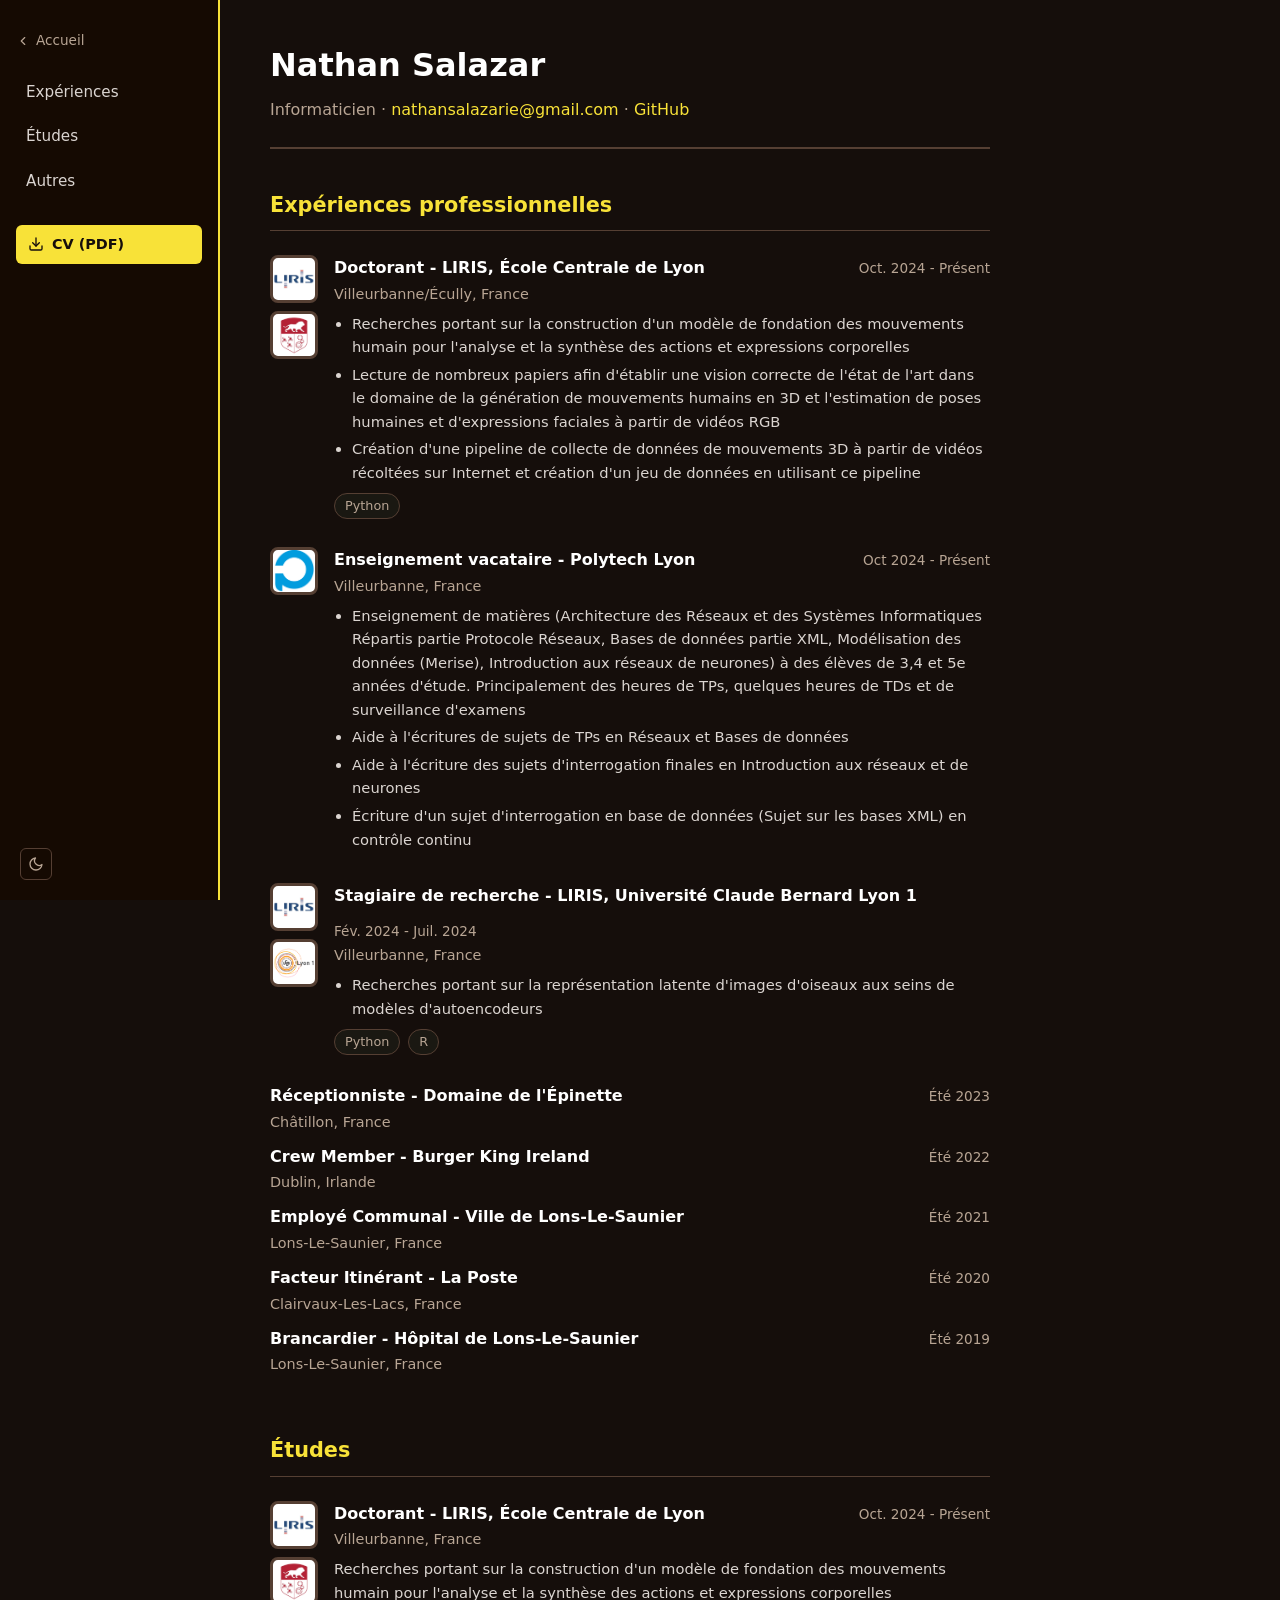
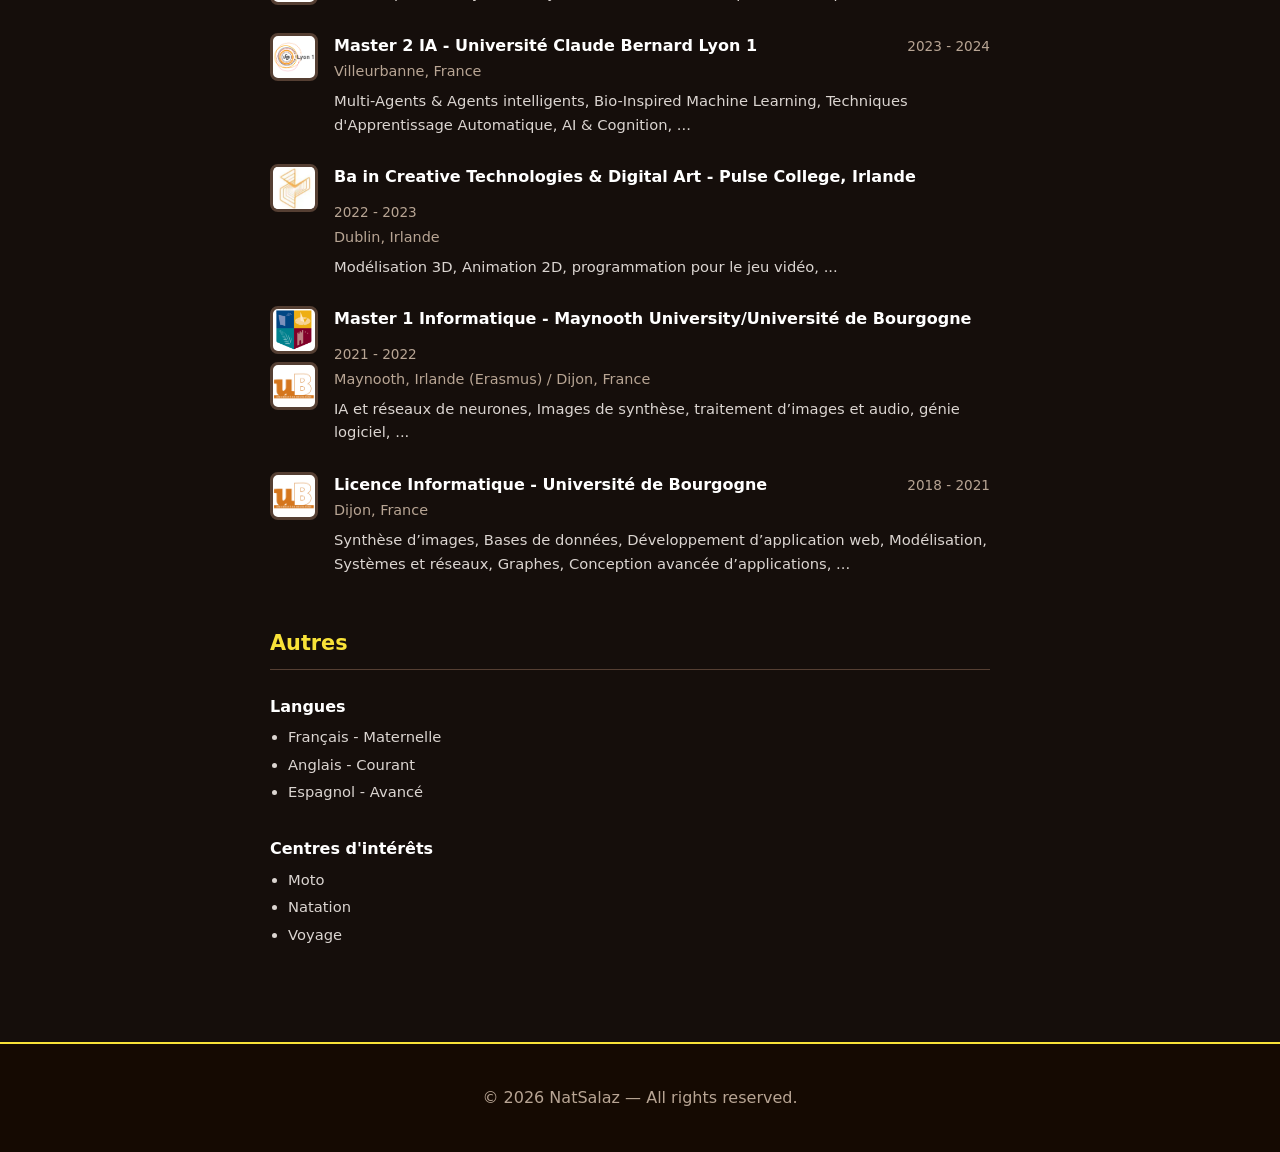
==== aboutme/cv.html @ d5c04ebf "CV +theme colors modified" ====
<!DOCTYPE html>
<html lang="fr">

<head>
  <meta charset="UTF-8" />
  <title>CV — Nathan Salazar</title>
  <meta name="description" content="CV de Nathan Salazar" />
  <meta name="viewport" content="width=device-width, initial-scale=1" />

  <link rel="stylesheet" href="../style.css" />
  <link rel="stylesheet" href="cv.css" />
</head>

<body>
  <div class="layout">

    <!-- LEFT SIDEBAR -->
    <aside class="sidebar">
      <div class="sidebar-topbar">
        <h2>CV</h2>
        <button class="sidebar-hamburger" id="sidebar-hamburger" aria-label="Menu">
          <svg xmlns="http://www.w3.org/2000/svg" width="20" height="20" viewBox="0 0 24 24" fill="none"
            stroke="currentColor" stroke-width="2" stroke-linecap="round" stroke-linejoin="round">
            <line x1="3" y1="6" x2="21" y2="6" />
            <line x1="3" y1="12" x2="21" y2="12" />
            <line x1="3" y1="18" x2="21" y2="18" />
          </svg>
        </button>
      </div>

      <div class="sidebar-body">
        <a class="sidebar-back" href="../index.html">
          <svg xmlns="http://www.w3.org/2000/svg" width="14" height="14" viewBox="0 0 24 24" fill="none"
            stroke="currentColor" stroke-width="2" stroke-linecap="round" stroke-linejoin="round">
            <polyline points="15 18 9 12 15 6" />
          </svg>
          Accueil
        </a>
        <nav class="sidebar-nav">
          <a href="#experiences">Expériences</a>
          <a href="#etudes">Études</a>
          <a href="#autres">Autres</a>
        </nav>
        <a class="cv-download-btn" href="../CV.pdf" download>
          <svg xmlns="http://www.w3.org/2000/svg" width="16" height="16" viewBox="0 0 24 24" fill="none"
            stroke="currentColor" stroke-width="2" stroke-linecap="round" stroke-linejoin="round">
            <path d="M21 15v4a2 2 0 0 1-2 2H5a2 2 0 0 1-2-2v-4" />
            <polyline points="7 10 12 15 17 10" />
            <line x1="12" y1="15" x2="12" y2="3" />
          </svg>
          CV (PDF)
        </a>
      </div>

      <button class="theme-toggle" id="theme-toggle" title="Changer le thème">
        <svg id="theme-icon" xmlns="http://www.w3.org/2000/svg" width="16" height="16" viewBox="0 0 24 24" fill="none"
          stroke="currentColor" stroke-width="2" stroke-linecap="round" stroke-linejoin="round">
          <path d="M21 12.79A9 9 0 1 1 11.21 3 7 7 0 0 0 21 12.79z" />
        </svg>
      </button>
    </aside>

    <!-- CV CONTENT -->
    <main class="cv-content">

      <div class="cv-header">
        <h1>Nathan Salazar</h1>
        <p>Informaticien · <a href="mailto:nathansalazarie@gmail.com">nathansalazarie@gmail.com</a> · <a
            href="https://github.com/NatSalaz" target="_blank">GitHub</a></p>
      </div>

      <!-- EXPÉRIENCES PROFESSIONNELLES -->
      <section class="cv-section" id="experiences">
        <h2>Expériences professionnelles</h2>

        <div class="cv-entry">
          <div class="cv-entry-logos">
            <div class="cv-entry-logo">
              <img src="logos/liris.png" alt="Logo LIRIS" />
            </div>
            <div class="cv-entry-logo">
              <img src="logos/ecl.png" alt="Logo ECL" />
            </div>
          </div>
          <div class="cv-entry-body">
            <div class="cv-entry-header">
              <span class="cv-entry-title">Doctorant - LIRIS, École Centrale de Lyon</span>
              <span class="cv-entry-date">Oct. 2024 - Présent</span>
            </div>
            <div class="cv-entry-subtitle">Villeurbanne/Écully, France</div>
            <ul>
              <li>Recherches portant sur la construction d'un modèle de fondation des mouvements humain pour l'analyse
                et la synthèse des actions et expressions corporelles</li>
              <li>Lecture de nombreux papiers afin d'établir une vision correcte de l'état de l'art dans le domaine de
                la
                génération de mouvements humains en 3D et l'estimation de poses humaines et d'expressions faciales à
                partir de vidéos RGB</li>
              <li>Création d'une pipeline de collecte de données de mouvements 3D à partir de vidéos récoltées sur
                Internet et création d'un jeu de données en utilisant ce pipeline</li>
            </ul>
            <div class="tag-list">
              <span class="tag">Python</span>
            </div>
          </div>
        </div>

        <div class="cv-entry">
          <div class="cv-entry-logo">
            <img src="logos/polytech.png" alt="Logo Polytech Lyon" />
          </div>
          <div class="cv-entry-body">
            <div class="cv-entry-header">
              <span class="cv-entry-title">Enseignement vacataire - Polytech Lyon</span>
              <span class="cv-entry-date">Oct 2024 - Présent</span>
            </div>
            <div class="cv-entry-subtitle">Villeurbanne, France</div>
            <ul>
              <li>Enseignement de matières (Architecture des Réseaux et des Systèmes Informatiques Répartis partie
                Protocole Réseaux, Bases de données partie XML, Modélisation des données (Merise), Introduction aux
                réseaux de neurones) à des élèves de 3,4 et 5e années d'étude. Principalement des heures de TPs,
                quelques heures de TDs et de surveillance d'examens</li>
              <li>Aide à l'écritures de sujets de TPs en Réseaux et Bases de données</li>
              <li>Aide à l'écriture des sujets d'interrogation finales en Introduction aux réseaux et de neurones</li>
              <li>Écriture d'un sujet d'interrogation en base de données (Sujet sur les bases XML) en contrôle continu
              </li>
            </ul>
          </div>
        </div>

        <div class="cv-entry">
          <div class="cv-entry-logos">
            <div class="cv-entry-logo">
              <img src="logos/liris.png" alt="Logo LIRIS" />
            </div>
            <div class="cv-entry-logo">
              <img src="logos/ucbl.png" alt="Logo Université Claude Bernard Lyon 1" />
            </div>
          </div>
          <div class="cv-entry-body">
            <div class="cv-entry-header">
              <span class="cv-entry-title">Stagiaire de recherche - LIRIS, Université Claude Bernard Lyon 1</span>
              <span class="cv-entry-date">Fév. 2024 - Juil. 2024</span>
            </div>
            <div class="cv-entry-subtitle">Villeurbanne, France</div>
            <ul>
              <li>Recherches portant sur la représentation latente d'images d'oiseaux aux seins de modèles
                d'autoencodeurs</li>
            </ul>
            <div class="tag-list">
              <span class="tag">Python</span>
              <span class="tag">R</span>
            </div>
          </div>
        </div>

        <div class="cv-entry cv-entry--compact">
          <div class="cv-entry-body">
            <div class="cv-entry-header">
              <span class="cv-entry-title">Réceptionniste - Domaine de l'Épinette</span>
              <span class="cv-entry-date">Été 2023</span>
            </div>
            <div class="cv-entry-subtitle">Châtillon, France</div>
          </div>
        </div>

        <div class="cv-entry cv-entry--compact">
          <div class="cv-entry-body">
            <div class="cv-entry-header">
              <span class="cv-entry-title">Crew Member - Burger King Ireland</span>
              <span class="cv-entry-date">Été 2022</span>
            </div>
            <div class="cv-entry-subtitle">Dublin, Irlande</div>
          </div>
        </div>

        <div class="cv-entry cv-entry--compact">
          <div class="cv-entry-body">
            <div class="cv-entry-header">
              <span class="cv-entry-title">Employé Communal - Ville de Lons-Le-Saunier</span>
              <span class="cv-entry-date">Été 2021</span>
            </div>
            <div class="cv-entry-subtitle">Lons-Le-Saunier, France</div>
          </div>
        </div>

        <div class="cv-entry cv-entry--compact">
          <div class="cv-entry-body">
            <div class="cv-entry-header">
              <span class="cv-entry-title">Facteur Itinérant - La Poste</span>
              <span class="cv-entry-date">Été 2020</span>
            </div>
            <div class="cv-entry-subtitle">Clairvaux-Les-Lacs, France</div>
          </div>
        </div>

        <div class="cv-entry cv-entry--compact">
          <div class="cv-entry-body">
            <div class="cv-entry-header">
              <span class="cv-entry-title">Brancardier - Hôpital de Lons-Le-Saunier</span>
              <span class="cv-entry-date">Été 2019</span>
            </div>
            <div class="cv-entry-subtitle">Lons-Le-Saunier, France</div>
          </div>
        </div>

      </section>

      <!-- ÉTUDES -->
      <section class="cv-section" id="etudes">
        <h2>Études</h2>
        <div class="cv-entry">
          <div class="cv-entry-logos">
            <div class="cv-entry-logo">
              <img src="logos/liris.png" alt="Logo LIRIS" />
            </div>
            <div class="cv-entry-logo">
              <img src="logos/ecl.png" alt="Logo ECL" />
            </div>
          </div>
          <div class="cv-entry-body">
            <div class="cv-entry-header">
              <span class="cv-entry-title">Doctorant - LIRIS, École Centrale de Lyon</span>
              <span class="cv-entry-date">Oct. 2024 - Présent</span>
            </div>
            <div class="cv-entry-subtitle">Villeurbanne, France</div>
            <p>Recherches portant sur la construction d'un modèle de fondation des mouvements humain pour l'analyse
              et la synthèse des actions et expressions corporelles</p>
          </div>
        </div>

        <div class="cv-entry">
          <div class="cv-entry-logo">
            <img src="logos/ucbl.png" alt="Logo Université Claude Bernard Lyon 1" />
          </div>
          <div class="cv-entry-body">
            <div class="cv-entry-header">
              <span class="cv-entry-title">Master 2 IA - Université Claude Bernard Lyon 1</span>
              <span class="cv-entry-date">2023 - 2024</span>
            </div>
            <div class="cv-entry-subtitle">Villeurbanne, France</div>
            <p>Multi-Agents & Agents intelligents, Bio-Inspired Machine Learning, Techniques d'Apprentissage
              Automatique, AI & Cognition, ...</p>
          </div>
        </div>

        <div class="cv-entry">
          <div class="cv-entry-logo">
            <img src="logos/pulse.png" alt="Logo Pulse College" />
          </div>
          <div class="cv-entry-body">
            <div class="cv-entry-header">
              <span class="cv-entry-title">Ba in Creative Technologies & Digital Art - Pulse College, Irlande</span>
              <span class="cv-entry-date">2022 - 2023</span>
            </div>
            <div class="cv-entry-subtitle">Dublin, Irlande</div>
            <p>Modélisation 3D, Animation 2D, programmation pour le jeu vidéo, ...</p>
          </div>
        </div>
        <div class="cv-entry">
          <div class="cv-entry-logos">
            <div class="cv-entry-logo">
              <img src="logos/maynooth.png" alt="Logo Maynooth" />
            </div>
            <div class="cv-entry-logo">
              <img src="logos/ubourgogne.png" alt="Logo UB" />
            </div>
          </div>
          <div class="cv-entry-body">
            <div class="cv-entry-header">
              <span class="cv-entry-title">Master 1 Informatique - Maynooth University/Université de Bourgogne</span>
              <span class="cv-entry-date">2021 - 2022</span>
            </div>
            <div class="cv-entry-subtitle">Maynooth, Irlande (Erasmus) / Dijon, France</div>
            <p>IA et réseaux de neurones, Images de synthèse, traitement d’images et audio, génie logiciel, ...
            </p>
          </div>
        </div>
        <div class="cv-entry">
          <div class="cv-entry-logo">
            <img src="logos/ubourgogne.png" alt="Logo UB" />
          </div>
          <div class="cv-entry-body">
            <div class="cv-entry-header">
              <span class="cv-entry-title">Licence Informatique - Université de Bourgogne</span>
              <span class="cv-entry-date">2018 - 2021</span>
            </div>
            <div class="cv-entry-subtitle">Dijon, France</div>
            <p>Synthèse d’images, Bases de données, Développement d’application web, Modélisation, Systèmes et
              réseaux, Graphes, Conception avancée d’applications, ...
            </p>
          </div>
        </div>
      </section>

      <!-- AUTRES -->
      <section class="cv-section" id="autres">
        <h2>Autres</h2>

        <div class="cv-entry">
          <div class="cv-entry-body">
            <div class="cv-entry-header">
              <span class="cv-entry-title">Langues</span>
            </div>
            <ul>
              <li>Français - Maternelle</li>
              <li>Anglais - Courant</li>
              <li>Espagnol - Avancé</li>
            </ul>
          </div>
        </div>

        <div class="cv-entry">
          <div class="cv-entry-body">
            <div class="cv-entry-header">
              <span class="cv-entry-title">Centres d'intérêts</span>
            </div>
            <ul>
              <li>Moto</li>
              <li>Natation</li>
              <li>Voyage</li>
            </ul>
          </div>
        </div>

      </section>

    </main>
  </div>

  <footer class="site-footer">
    <p>© 2026 NatSalaz — All rights reserved.</p>
  </footer>

  <script src="../theme.js"></script>
</body>

</html>
---- style.css ----
/* Dark theme (default) */
:root {
  --accent: #f8e238;
  --accent-light: #fce57d;
  --bg: #150e0b;
  --bg-surface: #150a02;
  --bg-card: #1a1812;
  --border: #553f33;
  --text: #FFFFFF;
  --text-soft: #dbd5d1;
  --text-muted: #b8a594;
}

/* Light theme */
[data-theme="dark"] {
  --accent: #824a00;
  --accent-light: #fad38b;
  --bg: #fcfaf8;
  --bg-surface: #f0ece2;
  --bg-card: #ffffff;
  --border: #b8a594;
  --text: #0f172a;
  --text-soft: #554633;
  --text-muted: #695447;
}

.theme-toggle {
  display: flex;
  align-items: center;
  justify-content: center;
  width: 32px;
  height: 32px;
  margin-top: auto;
  padding: 0;
  background: none;
  border: 1px solid var(--border);
  border-radius: 6px;
  color: var(--text-muted);
  cursor: pointer;
  transition: color 0.15s, border-color 0.15s;
  position: fixed;
  bottom: 20px;
  left: 20px;
}

.theme-toggle:hover {
  color: var(--accent);
  border-color: var(--accent);
}

*,
*::before,
*::after {
  box-sizing: border-box;
}

html {
  scroll-behavior: smooth;
}

body {
  margin: 0;
  font-family: system-ui, -apple-system, BlinkMacSystemFont, "Segoe UI", sans-serif;
  background-color: var(--bg);
  color: var(--text);
  line-height: 1.6;

  display: flex;
  flex-direction: column;
  min-height: 100vh;
}

.layout {
  display: flex;
  flex: 1;
}

.site-header,
.content {
  margin: 0 auto;
  padding: 2rem 1.5rem;
}

.site-title {
  font-size: 2.5rem;
  margin: 0;
}

.site-subtitle {
  margin-top: 0.5rem;
  color: var(--text-soft);
}

h2 {
  margin-top: 2.5rem;
  font-size: 1.5rem;
}

a {
  color: var(--accent);
  text-decoration: none;
}

a:hover {
  text-decoration: underline;
}

.links {
  list-style: none;
  padding: 0;
}

.links li {
  margin: 0.4rem 0;
}

/* Footer */
.site-footer {
  margin-top: auto;

  background: var(--bg-surface);
  border-top: 2px solid var(--accent);

  padding: 25px 20px;

  text-align: center;
  color: var(--text-muted);
}

.footer-content {
  max-width: 900px;
  margin: auto;
}

.sidebar {
  width: 220px;
  background: var(--bg-surface);
  border-right: 2px solid var(--accent);
  padding: 30px 16px;
  position: sticky;
  top: 0;
  height: 100vh;
  overflow-y: auto;
}

.sidebar-back {
  display: inline-flex;
  align-items: center;
  gap: 6px;
  font-size: 0.85rem;
  color: var(--text-muted);
  text-decoration: none;
  margin-bottom: 20px;
  transition: color 0.15s;
}

.sidebar-back:hover {
  color: var(--accent);
  text-decoration: none;
}

.sidebar h2 {
  margin-top: 0;
  font-size: 1.1rem;
  color: var(--text-muted);
  text-transform: uppercase;
  letter-spacing: 0.08em;
  border-bottom: 1px solid var(--border);
  padding-bottom: 10px;
  margin-bottom: 16px;
}

.sidebar-nav a {
  display: block;
  padding: 8px 10px;
  color: var(--text-soft);
  text-decoration: none;
  border-radius: 4px;
  font-size: 0.95rem;
  transition: background 0.15s, color 0.15s;
  margin-bottom: 4px;
}

.sidebar-nav a:hover,
.sidebar-nav a.active {
  background: var(--bg-card);
  color: var(--accent);
  text-decoration: none;
}

.content {
  flex: 1;
  padding: 40px;
}

/* Dropdown menu */
.menu-item {
  margin-top: 20px;
}

.dropdown-btn {
  width: 100%;
  background: none;
  border: none;
  color: var(--text-soft);
  font-size: 16px;
  text-align: left;
  cursor: pointer;
}

.dropdown-content {
  max-height: 0;
  overflow: hidden;
  padding-left: 10px;
  transition: max-height 0.5s ease;
}

.dropdown-content a {
  display: block;
  padding: 6px 0;
  color: var(--accent);
  text-decoration: none;
}

.dropdown-content a:hover {
  text-decoration: underline;
}

.menu-item:hover .dropdown-content {
  max-height: 200px;
}

/* Sidebar topbar (visible on mobile only) */
.sidebar-topbar {
  display: none;
}

.sidebar-hamburger {
  display: none;
}

/* ── Tablet ── */
@media (max-width: 900px) {
  .sidebar {
    width: 180px;
    padding: 20px 12px;
  }

  .content {
    padding: 24px 20px;
  }
}

/* ── Mobile ── */
@media (max-width: 680px) {
  .sidebar {
    position: fixed;
    top: 0;
    left: 0;
    right: 0;
    width: 100%;
    height: 56px;
    overflow: hidden;
    z-index: 100;
    border-right: none;
    border-bottom: 2px solid var(--accent);
    padding: 0 16px;
    transition: height 0.25s ease;
  }

  .sidebar--open {
    height: auto;
    max-height: 100dvh;
    overflow-y: auto;
  }

  .sidebar-topbar {
    display: flex;
    align-items: center;
    height: 56px;
    flex-shrink: 0;
  }

  .sidebar-topbar h2,
  .sidebar h2 {
    flex: 1;
    margin: 0;
    border-bottom: none;
    padding-bottom: 0;
    font-size: 1rem;
  }

  .sidebar-hamburger {
    display: flex;
    align-items: center;
    justify-content: center;
    background: none;
    border: none;
    color: var(--text);
    cursor: pointer;
    padding: 8px;
    flex-shrink: 0;
  }

  .sidebar-body {
    padding: 8px 0 16px;
    border-top: 1px solid var(--border);
  }

  .layout {
    flex-direction: column;
    padding-top: 56px;
  }

  .content {
    padding: 20px 16px;
  }

  .theme-toggle {
    bottom: 16px;
    right: 16px;
    left: auto;
  }

  /* Dropdown au clic sur mobile */
  .menu-item:hover .dropdown-content {
    max-height: 0;
  }

  .menu-item.open .dropdown-content {
    max-height: 200px;
  }
}
---- aboutme/cv.css ----
/* Download button */
.cv-download-btn {
  display: flex;
  align-items: center;
  gap: 8px;
  margin-top: 24px;
  padding: 8px 12px;
  background: var(--accent);
  color: var(--bg);
  border-radius: 6px;
  font-size: 0.9rem;
  font-weight: 600;
  text-decoration: none;
  transition: background 0.15s;
}

.cv-download-btn:hover {
  background: var(--accent-light);
  text-decoration: none;
}

/* CV Content */
.cv-content {
  flex: 1;
  padding: 40px 50px;
  max-width: 820px;
}

.cv-header {
  margin-bottom: 40px;
  padding-bottom: 24px;
  border-bottom: 2px solid var(--border);
}

.cv-header h1 {
  margin: 0 0 6px;
  font-size: 2rem;
}

.cv-header p {
  margin: 0;
  color: var(--text-muted);
}

/* Sections */
.cv-section {
  margin-bottom: 52px;
  scroll-margin-top: 30px;
}

.cv-section h2 {
  margin-top: 0;
  font-size: 1.3rem;
  color: var(--accent);
  border-bottom: 1px solid var(--border);
  padding-bottom: 8px;
  margin-bottom: 24px;
}

/* Entries */
.cv-entry {
  display: flex;
  gap: 16px;
  margin-bottom: 28px;
}

.cv-entry--compact {
  margin-bottom: 4px;
}

.cv-entry-logos {
  display: flex;
  flex-direction: column;
  gap: 8px;
}

.cv-entry-logo {
  flex-shrink: 0;
  width: 48px;
  height: 48px;
  border-radius: 8px;
  background: #FFFFFF;
  border: 3px solid var(--border);
  overflow: hidden;
  display: flex;
  align-items: center;
  justify-content: center;
}

.cv-entry-logo img {
  width: 100%;
  height: 100%;
  object-fit: contain;
}

.cv-entry-body {
  flex: 1;
  min-width: 0;
}

.cv-entry-header {
  display: flex;
  justify-content: space-between;
  align-items: baseline;
  gap: 12px;
  flex-wrap: wrap;
}

.cv-entry-title {
  font-weight: 600;
  font-size: 1rem;
}

.cv-entry-date {
  color: var(--text-muted);
  font-size: 0.85rem;
  white-space: nowrap;
}

.cv-entry-subtitle {
  color: var(--text-muted);
  font-size: 0.9rem;
  margin: 2px 0 6px;
}

.cv-entry p {
  margin: 6px 0 0;
  color: var(--text-soft);
  font-size: 0.92rem;
}

.cv-entry ul {
  margin: 6px 0 0;
  padding-left: 18px;
  color: var(--text-soft);
  font-size: 0.92rem;
}

.cv-entry ul li {
  margin-bottom: 4px;
}

.tag-list {
  display: flex;
  flex-wrap: wrap;
  gap: 8px;
  margin-top: 8px;
}

.tag {
  background: var(--bg-card);
  border: 1px solid var(--border);
  color: var(--text-muted);
  padding: 2px 10px;
  border-radius: 20px;
  font-size: 0.8rem;
}

/* ── Mobile ── */
@media (max-width: 680px) {
  .cv-content {
    padding: 20px 16px;
  }

  .cv-header {
    margin-bottom: 24px;
    padding-bottom: 16px;
  }

  .cv-header h1 {
    font-size: 1.5rem;
  }

  .cv-entry {
    flex-wrap: wrap;
  }

  .cv-entry-header {
    flex-direction: column;
    gap: 2px;
  }

  .cv-entry-date {
    white-space: normal;
  }
}
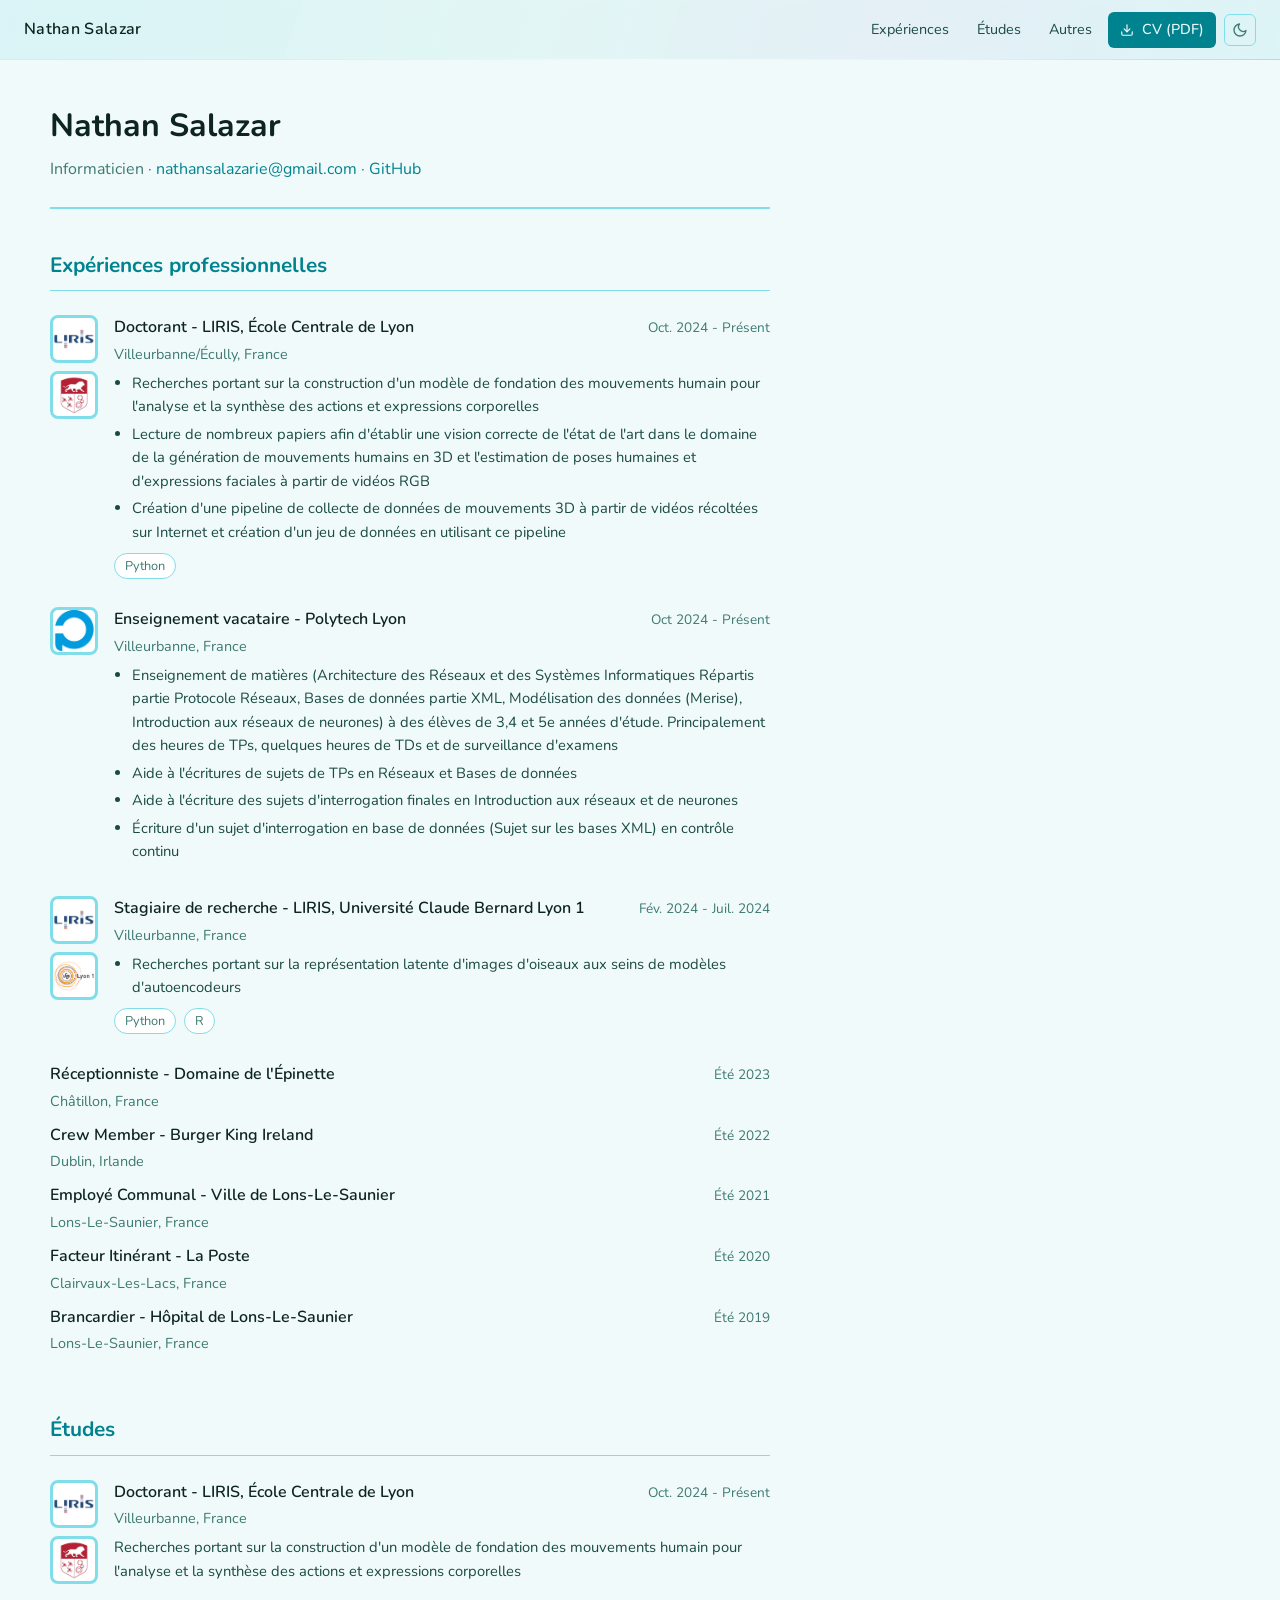
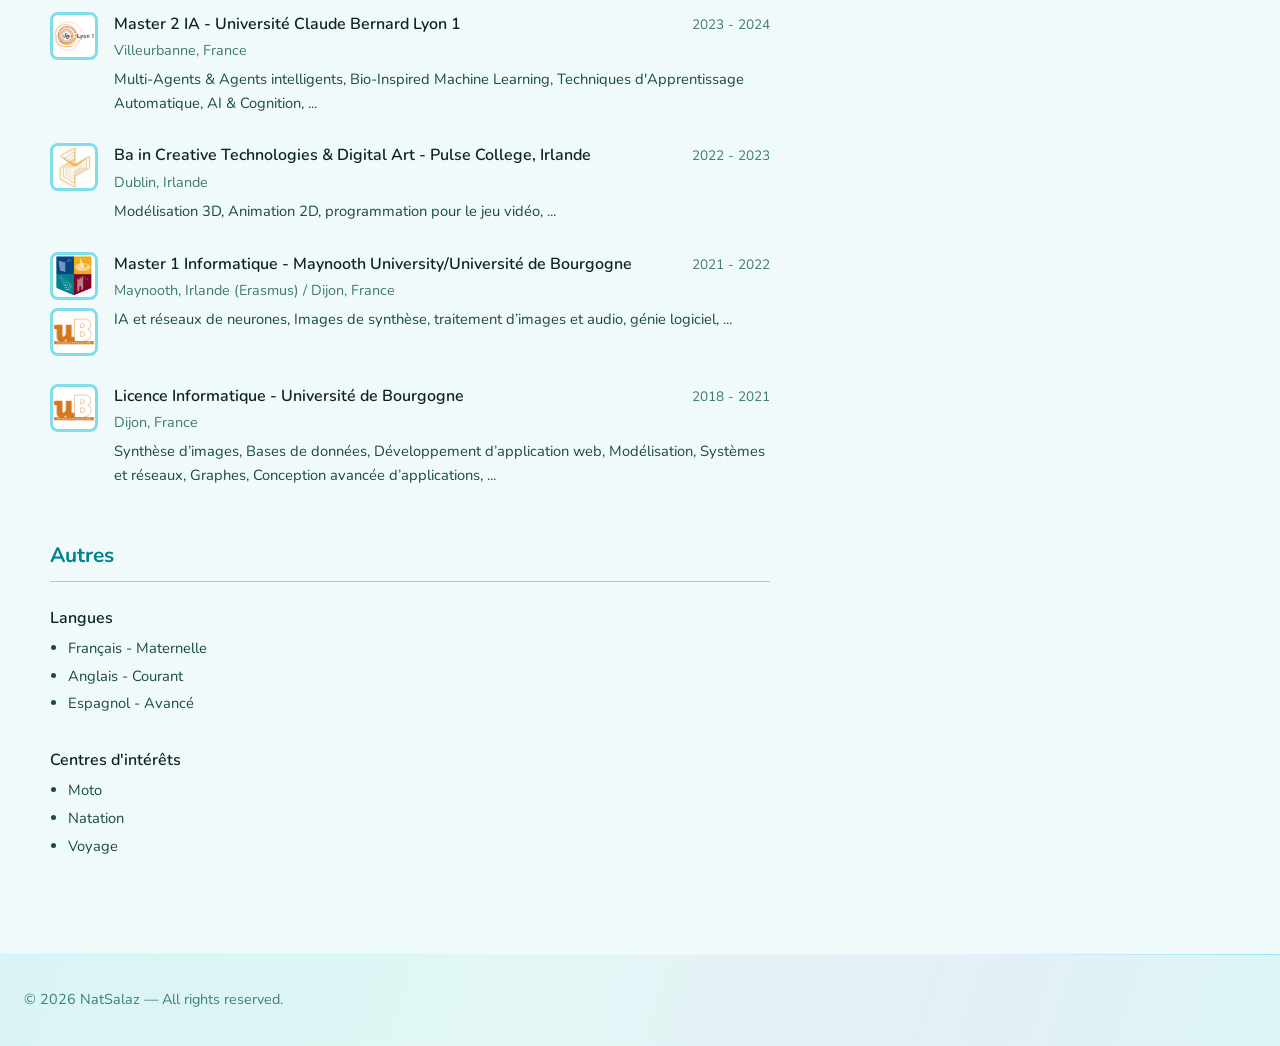
==== commit 8242789e: "Change of overlay and style. Also changed sphere.html to glb_viewer.html" ====
--- a/aboutme/cv.html
+++ b/aboutme/cv.html
@@ -12,37 +12,16 @@
 </head>
 
 <body>
-  <div class="layout">
-
-    <!-- LEFT SIDEBAR -->
-    <aside class="sidebar">
-      <div class="sidebar-topbar">
-        <h2>CV</h2>
-        <button class="sidebar-hamburger" id="sidebar-hamburger" aria-label="Menu">
-          <svg xmlns="http://www.w3.org/2000/svg" width="20" height="20" viewBox="0 0 24 24" fill="none"
-            stroke="currentColor" stroke-width="2" stroke-linecap="round" stroke-linejoin="round">
-            <line x1="3" y1="6" x2="21" y2="6" />
-            <line x1="3" y1="12" x2="21" y2="12" />
-            <line x1="3" y1="18" x2="21" y2="18" />
-          </svg>
-        </button>
-      </div>
-
-      <div class="sidebar-body">
-        <a class="sidebar-back" href="../index.html">
+  <header class="topnav" id="topnav">
+    <div class="topnav-inner">
+      <a href="../index.html" class="topnav-brand">Nathan Salazar</a>
+
+      <nav class="topnav-nav" id="topnav-nav">
+        <a href="#experiences">Expériences</a>
+        <a href="#etudes">Études</a>
+        <a href="#autres">Autres</a>
+        <a class="cv-download-btn" href="../CV.pdf" download>
           <svg xmlns="http://www.w3.org/2000/svg" width="14" height="14" viewBox="0 0 24 24" fill="none"
-            stroke="currentColor" stroke-width="2" stroke-linecap="round" stroke-linejoin="round">
-            <polyline points="15 18 9 12 15 6" />
-          </svg>
-          Accueil
-        </a>
-        <nav class="sidebar-nav">
-          <a href="#experiences">Expériences</a>
-          <a href="#etudes">Études</a>
-          <a href="#autres">Autres</a>
-        </nav>
-        <a class="cv-download-btn" href="../CV.pdf" download>
-          <svg xmlns="http://www.w3.org/2000/svg" width="16" height="16" viewBox="0 0 24 24" fill="none"
             stroke="currentColor" stroke-width="2" stroke-linecap="round" stroke-linejoin="round">
             <path d="M21 15v4a2 2 0 0 1-2 2H5a2 2 0 0 1-2-2v-4" />
             <polyline points="7 10 12 15 17 10" />
@@ -50,7 +29,7 @@
           </svg>
           CV (PDF)
         </a>
-      </div>
+      </nav>
 
       <button class="theme-toggle" id="theme-toggle" title="Changer le thème">
         <svg id="theme-icon" xmlns="http://www.w3.org/2000/svg" width="16" height="16" viewBox="0 0 24 24" fill="none"
@@ -58,7 +37,19 @@
           <path d="M21 12.79A9 9 0 1 1 11.21 3 7 7 0 0 0 21 12.79z" />
         </svg>
       </button>
-    </aside>
+
+      <button class="topnav-hamburger" id="topnav-hamburger" aria-label="Menu">
+        <svg xmlns="http://www.w3.org/2000/svg" width="20" height="20" viewBox="0 0 24 24" fill="none"
+          stroke="currentColor" stroke-width="2" stroke-linecap="round" stroke-linejoin="round">
+          <line x1="3" y1="6" x2="21" y2="6" />
+          <line x1="3" y1="12" x2="21" y2="12" />
+          <line x1="3" y1="18" x2="21" y2="18" />
+        </svg>
+      </button>
+    </div>
+  </header>
+
+  <div class="layout">
 
     <!-- CV CONTENT -->
     <main class="cv-content">
--- a/style.css
+++ b/style.css
@@ -1,27 +1,212 @@
-/* Dark theme (default) */
+@import url('https://fonts.googleapis.com/css2?family=Nunito:wght@400;500;600;700;800&display=swap');
+
+/* Themes */
 :root {
-  --accent: #f8e238;
-  --accent-light: #fce57d;
-  --bg: #150e0b;
-  --bg-surface: #150a02;
-  --bg-card: #1a1812;
-  --border: #553f33;
-  --text: #FFFFFF;
-  --text-soft: #dbd5d1;
-  --text-muted: #b8a594;
-}
-
-/* Light theme */
-[data-theme="dark"] {
-  --accent: #824a00;
-  --accent-light: #fad38b;
-  --bg: #fcfaf8;
-  --bg-surface: #f0ece2;
+  --accent: #26d4c8;
+  --accent-light: #80ebe4;
+  --bg: #081a1a;
+  --bg-surface: #041210;
+  --bg-card: #0d2420;
+  --border: #154a40;
+  --text: #e0f7f5;
+  --text-soft: #a0d8d0;
+  --text-muted: #60a89e;
+}
+
+[data-theme="light"] {
+  --accent: #00838f;
+  --accent-light: #26c6da;
+  --bg: #f0fafa;
+  --bg-surface: #e0f4f4;
   --bg-card: #ffffff;
-  --border: #b8a594;
-  --text: #0f172a;
-  --text-soft: #554633;
-  --text-muted: #695447;
+  --border: #80deea;
+  --text: #0d2420;
+  --text-soft: #1a4a44;
+  --text-muted: #3d7a72;
+}
+
+/* Base */
+*, *::before, *::after { box-sizing: border-box; }
+
+html { scroll-behavior: smooth; }
+
+body {
+  margin: 0;
+  font-family: 'Nunito', system-ui, sans-serif;
+  background: var(--bg);
+  color: var(--text);
+  line-height: 1.6;
+  display: flex;
+  flex-direction: column;
+  min-height: 100vh;
+}
+
+h2 { margin-top: 2.5rem; font-size: 1.5rem; }
+
+a { color: var(--accent); text-decoration: none; }
+a:hover { text-decoration: underline; }
+
+.layout { display: flex; flex: 1; padding-top: 60px; }
+.content { flex: 1; padding: 40px; margin: 0 auto; }
+
+/* Hero */
+.hero { padding: 4rem 0 3rem; max-width: 640px; }
+
+.hero-name {
+  font-size: 3rem;
+  font-weight: 800;
+  margin: 0 0 .5rem;
+  line-height: 1.1;
+  background: linear-gradient(120deg, var(--text) 40%, var(--accent));
+  -webkit-background-clip: text;
+  -webkit-text-fill-color: transparent;
+  background-clip: text;
+}
+
+.hero-title {
+  font-size: 1rem;
+  color: var(--accent);
+  font-weight: 600;
+  margin: 0 0 1rem;
+  letter-spacing: .04em;
+}
+
+.hero-desc { color: var(--text-soft); margin: 0 0 2rem; font-size: 1.05rem; }
+.hero-cta { display: flex; gap: 12px; flex-wrap: wrap; }
+
+.btn-primary,
+.btn-secondary {
+  padding: 10px 22px;
+  border-radius: 8px;
+  font-weight: 700;
+  font-size: .95rem;
+  text-decoration: none;
+}
+.btn-primary { background: var(--accent); color: var(--bg); transition: opacity .15s; }
+.btn-primary:hover { opacity: .85; text-decoration: none; }
+.btn-secondary { color: var(--accent); border: 1.5px solid var(--accent); background: transparent; transition: background .15s, color .15s; }
+.btn-secondary:hover { background: var(--accent); color: var(--bg); text-decoration: none; }
+
+/* Cards */
+.card-grid {
+  display: grid;
+  grid-template-columns: repeat(auto-fill, minmax(200px, 1fr));
+  gap: 16px;
+  margin-top: 1rem;
+}
+
+.card {
+  display: flex;
+  flex-direction: column;
+  gap: 10px;
+  padding: 20px;
+  background: rgba(13, 36, 32, .5);
+  border: 1px solid var(--border);
+  border-radius: 12px;
+  text-decoration: none;
+  color: var(--text);
+  backdrop-filter: blur(10px);
+  -webkit-backdrop-filter: blur(10px);
+  transition: border-color .2s, transform .2s;
+}
+[data-theme="light"] .card { background: rgba(255, 255, 255, .55); }
+.card:hover { border-color: var(--accent); transform: translateY(-3px); text-decoration: none; }
+.card-icon { color: var(--accent); }
+.card-title { font-weight: 700; }
+.card-desc { font-size: .85rem; color: var(--text-muted); }
+
+/* Glass shared (topnav + footer) */
+.topnav,
+.site-footer {
+  background: rgba(4, 18, 16, .55);
+  backdrop-filter: blur(3px);
+  -webkit-backdrop-filter: blur(3px);
+  overflow: hidden;
+  position: relative;
+}
+[data-theme="light"] .topnav,
+[data-theme="light"] .site-footer { background: rgba(224, 244, 244, .6); }
+
+.topnav::before,
+.site-footer::before {
+  content: '';
+  position: absolute;
+  inset: 0;
+  background: linear-gradient(108deg,
+    rgba(0, 200, 255, .05) 0%,
+    rgba(120, 255, 200, .04) 40%,
+    rgba(200, 120, 255, .05) 70%,
+    rgba(0, 200, 255, .04) 100%
+  );
+  pointer-events: none;
+}
+
+.topnav::after,
+.site-footer::after {
+  content: '';
+  position: absolute;
+  left: 0;
+  right: 0;
+  height: 1px;
+  background: linear-gradient(90deg,
+    rgba(179, 239, 255, .5),
+    rgba(175, 255, 223, .6),
+    rgba(255, 255, 255, .55),
+    rgba(242, 232, 255, .6),
+    rgba(75, 216, 255, .5)
+  );
+  pointer-events: none;
+}
+.topnav::after { bottom: 0; }
+.site-footer::after { top: 0; }
+
+/* Topnav */
+.topnav { position: fixed; top: 0; left: 0; right: 0; height: 60px; z-index: 100; }
+
+.topnav-inner {
+  display: flex;
+  align-items: center;
+  height: 100%;
+  padding: 0 24px;
+  gap: 8px;
+  position: relative;
+  z-index: 2;
+}
+
+.topnav-brand {
+  font-size: 1rem;
+  font-weight: 600;
+  color: var(--text);
+  text-decoration: none;
+  margin-right: auto;
+  letter-spacing: .02em;
+}
+.topnav-brand:hover { color: var(--accent); text-decoration: none; }
+
+.topnav-nav { display: flex; align-items: center; gap: 4px; }
+
+.topnav-nav > a {
+  display: inline-flex;
+  align-items: center;
+  padding: 6px 12px;
+  color: var(--text-soft);
+  text-decoration: none;
+  border-radius: 6px;
+  font-size: .9rem;
+  transition: color .15s, background .15s;
+}
+.topnav-nav > a:hover { color: var(--accent); background: var(--bg-card); text-decoration: none; }
+.topnav-nav a.active { color: var(--accent); }
+
+.topnav-hamburger {
+  display: none;
+  align-items: center;
+  justify-content: center;
+  background: none;
+  border: none;
+  color: var(--text);
+  cursor: pointer;
+  padding: 8px;
 }
 
 .theme-toggle {
@@ -30,304 +215,123 @@
   justify-content: center;
   width: 32px;
   height: 32px;
-  margin-top: auto;
   padding: 0;
   background: none;
   border: 1px solid var(--border);
   border-radius: 6px;
   color: var(--text-muted);
   cursor: pointer;
-  transition: color 0.15s, border-color 0.15s;
-  position: fixed;
-  bottom: 20px;
-  left: 20px;
-}
-
-.theme-toggle:hover {
-  color: var(--accent);
-  border-color: var(--accent);
-}
-
-*,
-*::before,
-*::after {
-  box-sizing: border-box;
-}
-
-html {
-  scroll-behavior: smooth;
-}
-
-body {
-  margin: 0;
-  font-family: system-ui, -apple-system, BlinkMacSystemFont, "Segoe UI", sans-serif;
-  background-color: var(--bg);
-  color: var(--text);
-  line-height: 1.6;
-
-  display: flex;
-  flex-direction: column;
-  min-height: 100vh;
-}
-
-.layout {
-  display: flex;
-  flex: 1;
-}
-
-.site-header,
-.content {
-  margin: 0 auto;
-  padding: 2rem 1.5rem;
-}
-
-.site-title {
-  font-size: 2.5rem;
-  margin: 0;
-}
-
-.site-subtitle {
-  margin-top: 0.5rem;
+  transition: color .15s, border-color .15s;
+  flex-shrink: 0;
+}
+.theme-toggle:hover { color: var(--accent); border-color: var(--accent); }
+
+/* Dropdown */
+.menu-item { position: relative; }
+
+.dropdown-btn {
+  background: none;
+  border: none;
   color: var(--text-soft);
-}
-
-h2 {
-  margin-top: 2.5rem;
-  font-size: 1.5rem;
-}
-
-a {
-  color: var(--accent);
-  text-decoration: none;
-}
-
-a:hover {
-  text-decoration: underline;
-}
-
-.links {
-  list-style: none;
-  padding: 0;
-}
-
-.links li {
-  margin: 0.4rem 0;
-}
+  font-size: .9rem;
+  padding: 6px 12px;
+  border-radius: 6px;
+  cursor: pointer;
+  transition: color .15s, background .15s;
+}
+.dropdown-btn:hover { color: var(--accent); background: var(--bg-card); }
+
+.dropdown-content {
+  position: absolute;
+  top: calc(100% + 8px);
+  left: 0;
+  background: var(--bg-card);
+  border: 1px solid var(--border);
+  border-radius: 8px;
+  padding: 6px;
+  min-width: 160px;
+  z-index: 200;
+  visibility: hidden;
+  opacity: 0;
+  transform: translateY(-6px);
+  transition: opacity .2s, transform .2s, visibility .2s;
+  pointer-events: none;
+}
+.dropdown-content a {
+  display: block;
+  padding: 6px 10px;
+  border-radius: 4px;
+  color: var(--text-soft);
+  font-size: .9rem;
+  transition: color .15s, background .15s;
+}
+.dropdown-content a:hover { color: var(--accent); background: var(--bg-surface); text-decoration: none; }
+.menu-item:hover .dropdown-content,
+.menu-item.open .dropdown-content { visibility: visible; opacity: 1; transform: translateY(0); pointer-events: auto; }
+
+.topnav-nav .cv-download-btn { margin-top: 0; padding: 6px 12px; border-radius: 6px; font-size: .9rem; font-weight: 500; color: var(--bg); }
+.topnav-nav .cv-download-btn:hover { color: var(--bg); background: var(--accent-light); }
 
 /* Footer */
-.site-footer {
-  margin-top: auto;
-
-  background: var(--bg-surface);
-  border-top: 2px solid var(--accent);
-
-  padding: 25px 20px;
-
-  text-align: center;
-  color: var(--text-muted);
-}
+.site-footer { margin-top: auto; padding: 20px 24px; color: var(--text-muted); font-size: .9rem; z-index: 1; }
 
 .footer-content {
   max-width: 900px;
   margin: auto;
-}
-
-.sidebar {
-  width: 220px;
-  background: var(--bg-surface);
-  border-right: 2px solid var(--accent);
-  padding: 30px 16px;
-  position: sticky;
-  top: 0;
-  height: 100vh;
-  overflow-y: auto;
-}
-
-.sidebar-back {
-  display: inline-flex;
-  align-items: center;
-  gap: 6px;
-  font-size: 0.85rem;
-  color: var(--text-muted);
-  text-decoration: none;
-  margin-bottom: 20px;
-  transition: color 0.15s;
-}
-
-.sidebar-back:hover {
-  color: var(--accent);
-  text-decoration: none;
-}
-
-.sidebar h2 {
-  margin-top: 0;
-  font-size: 1.1rem;
-  color: var(--text-muted);
-  text-transform: uppercase;
-  letter-spacing: 0.08em;
-  border-bottom: 1px solid var(--border);
-  padding-bottom: 10px;
-  margin-bottom: 16px;
-}
-
-.sidebar-nav a {
-  display: block;
-  padding: 8px 10px;
-  color: var(--text-soft);
-  text-decoration: none;
-  border-radius: 4px;
-  font-size: 0.95rem;
-  transition: background 0.15s, color 0.15s;
-  margin-bottom: 4px;
-}
-
-.sidebar-nav a:hover,
-.sidebar-nav a.active {
-  background: var(--bg-card);
-  color: var(--accent);
-  text-decoration: none;
-}
-
-.content {
-  flex: 1;
-  padding: 40px;
-}
-
-/* Dropdown menu */
-.menu-item {
-  margin-top: 20px;
-}
-
-.dropdown-btn {
-  width: 100%;
-  background: none;
-  border: none;
-  color: var(--text-soft);
-  font-size: 16px;
-  text-align: left;
-  cursor: pointer;
-}
-
-.dropdown-content {
-  max-height: 0;
-  overflow: hidden;
-  padding-left: 10px;
-  transition: max-height 0.5s ease;
-}
-
-.dropdown-content a {
-  display: block;
-  padding: 6px 0;
-  color: var(--accent);
-  text-decoration: none;
-}
-
-.dropdown-content a:hover {
-  text-decoration: underline;
-}
-
-.menu-item:hover .dropdown-content {
-  max-height: 200px;
-}
-
-/* Sidebar topbar (visible on mobile only) */
-.sidebar-topbar {
-  display: none;
-}
-
-.sidebar-hamburger {
-  display: none;
-}
-
-/* ── Tablet ── */
-@media (max-width: 900px) {
-  .sidebar {
-    width: 180px;
-    padding: 20px 12px;
-  }
-
-  .content {
-    padding: 24px 20px;
-  }
-}
-
-/* ── Mobile ── */
+  display: flex;
+  align-items: center;
+  justify-content: space-between;
+  gap: 16px;
+  flex-wrap: wrap;
+  position: relative;
+  z-index: 2;
+}
+
+.footer-links { display: flex; gap: 20px; align-items: center; }
+.footer-links a { display: inline-flex; align-items: center; gap: 6px; color: var(--text-muted); transition: color .15s; }
+.footer-links a:hover { color: var(--accent); text-decoration: none; }
+
+/* Mobile */
 @media (max-width: 680px) {
-  .sidebar {
+  .topnav { height: 56px; }
+  .topnav-inner { padding: 0 16px; }
+  .layout { padding-top: 56px; }
+  .content { padding: 20px 16px; }
+  .topnav-hamburger { display: flex; }
+
+  .topnav-nav {
+    display: none;
     position: fixed;
-    top: 0;
+    top: 56px;
     left: 0;
     right: 0;
-    width: 100%;
-    height: 56px;
-    overflow: hidden;
-    z-index: 100;
-    border-right: none;
-    border-bottom: 2px solid var(--accent);
-    padding: 0 16px;
-    transition: height 0.25s ease;
+    flex-direction: column;
+    align-items: flex-start;
+    background: rgba(4, 18, 16, .85);
+    backdrop-filter: blur(3px);
+    border-bottom: 1px solid var(--border);
+    padding: 12px 16px 16px;
+    gap: 4px;
+    z-index: 99;
   }
-
-  .sidebar--open {
-    height: auto;
-    max-height: 100dvh;
-    overflow-y: auto;
+  .topnav--open .topnav-nav { display: flex; }
+
+  .menu-item { width: 100%; }
+  .dropdown-btn { width: 100%; text-align: left; padding: 8px 10px; }
+
+  .dropdown-content {
+    position: static;
+    border: none;
+    border-radius: 0;
+    padding: 0 0 0 12px;
+    background: transparent;
+    visibility: hidden;
+    opacity: 0;
+    height: 0;
+    transform: none;
+    transition: none;
+    pointer-events: none;
   }
-
-  .sidebar-topbar {
-    display: flex;
-    align-items: center;
-    height: 56px;
-    flex-shrink: 0;
-  }
-
-  .sidebar-topbar h2,
-  .sidebar h2 {
-    flex: 1;
-    margin: 0;
-    border-bottom: none;
-    padding-bottom: 0;
-    font-size: 1rem;
-  }
-
-  .sidebar-hamburger {
-    display: flex;
-    align-items: center;
-    justify-content: center;
-    background: none;
-    border: none;
-    color: var(--text);
-    cursor: pointer;
-    padding: 8px;
-    flex-shrink: 0;
-  }
-
-  .sidebar-body {
-    padding: 8px 0 16px;
-    border-top: 1px solid var(--border);
-  }
-
-  .layout {
-    flex-direction: column;
-    padding-top: 56px;
-  }
-
-  .content {
-    padding: 20px 16px;
-  }
-
-  .theme-toggle {
-    bottom: 16px;
-    right: 16px;
-    left: auto;
-  }
-
-  /* Dropdown au clic sur mobile */
-  .menu-item:hover .dropdown-content {
-    max-height: 0;
-  }
-
-  .menu-item.open .dropdown-content {
-    max-height: 200px;
-  }
-}+  .menu-item:hover .dropdown-content { visibility: hidden; opacity: 0; height: 0; pointer-events: none; }
+  .menu-item.open .dropdown-content { visibility: visible; opacity: 1; height: auto; pointer-events: auto; }
+}
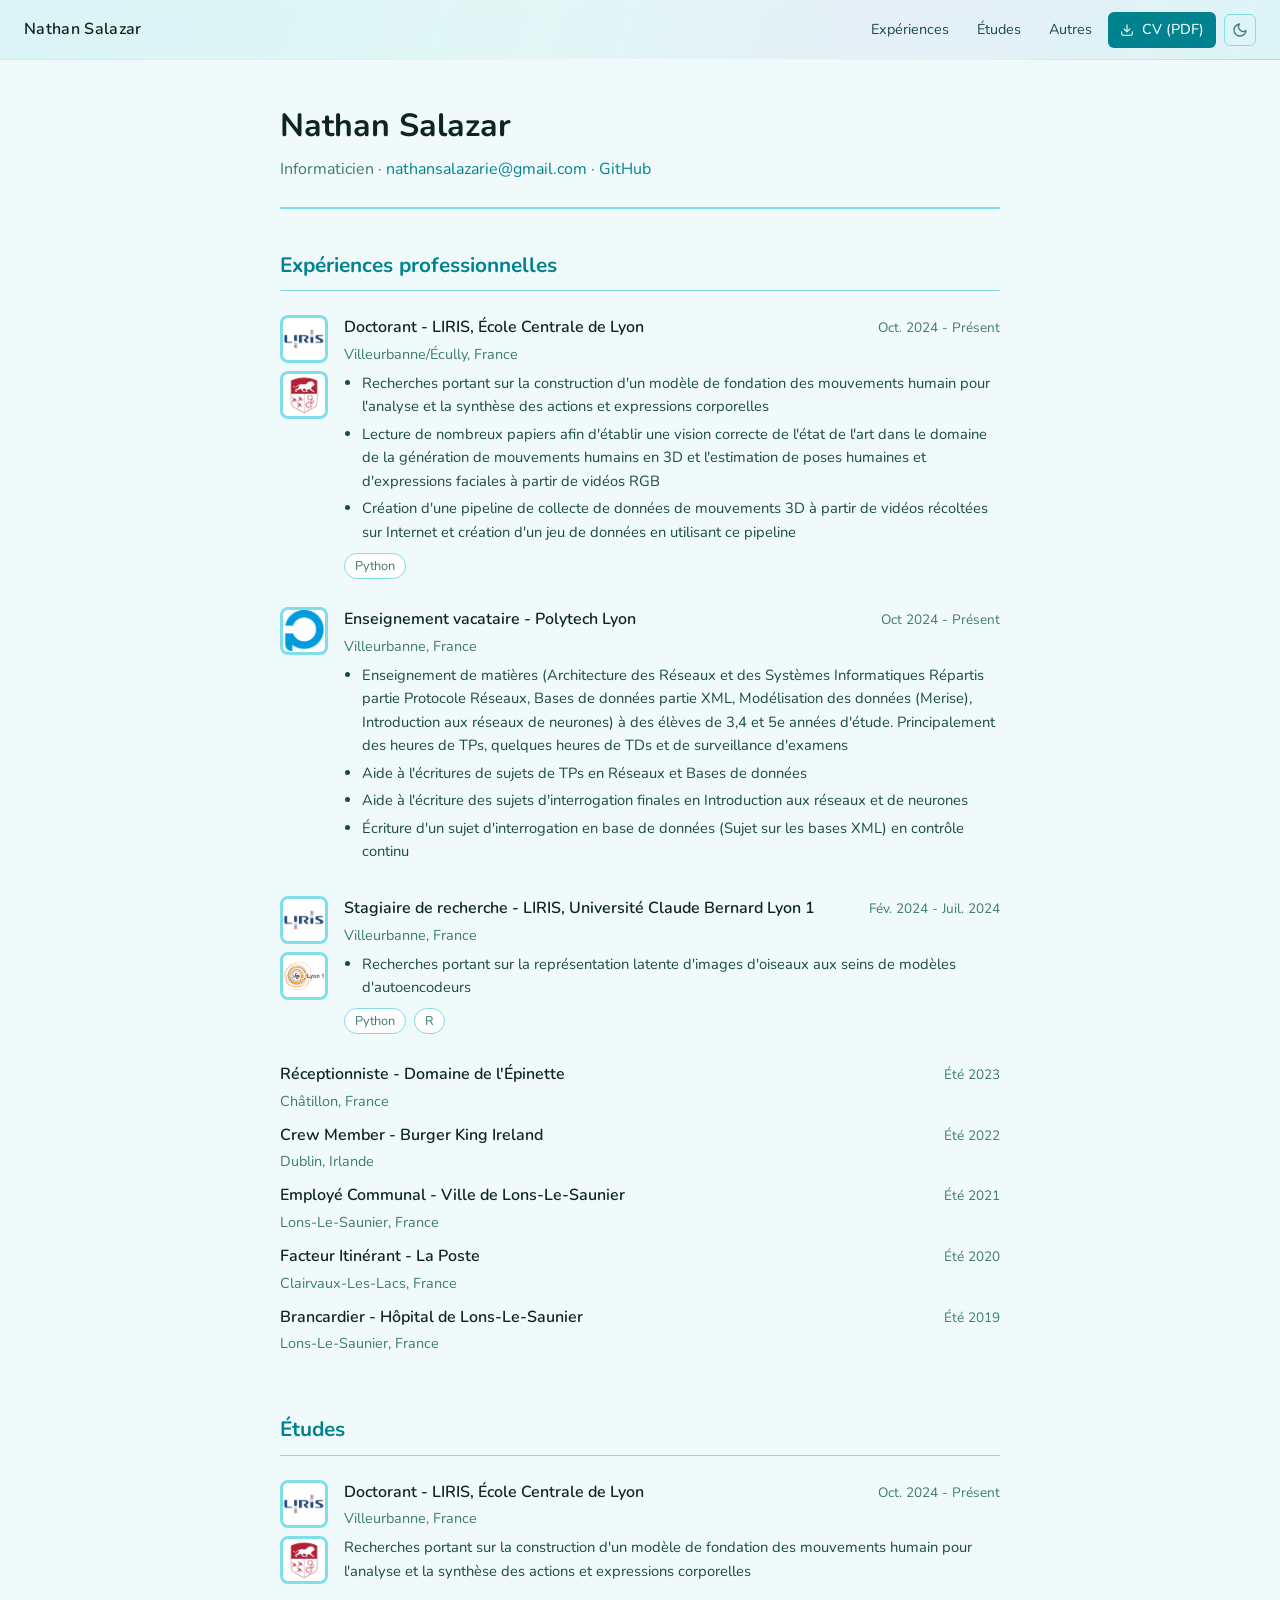
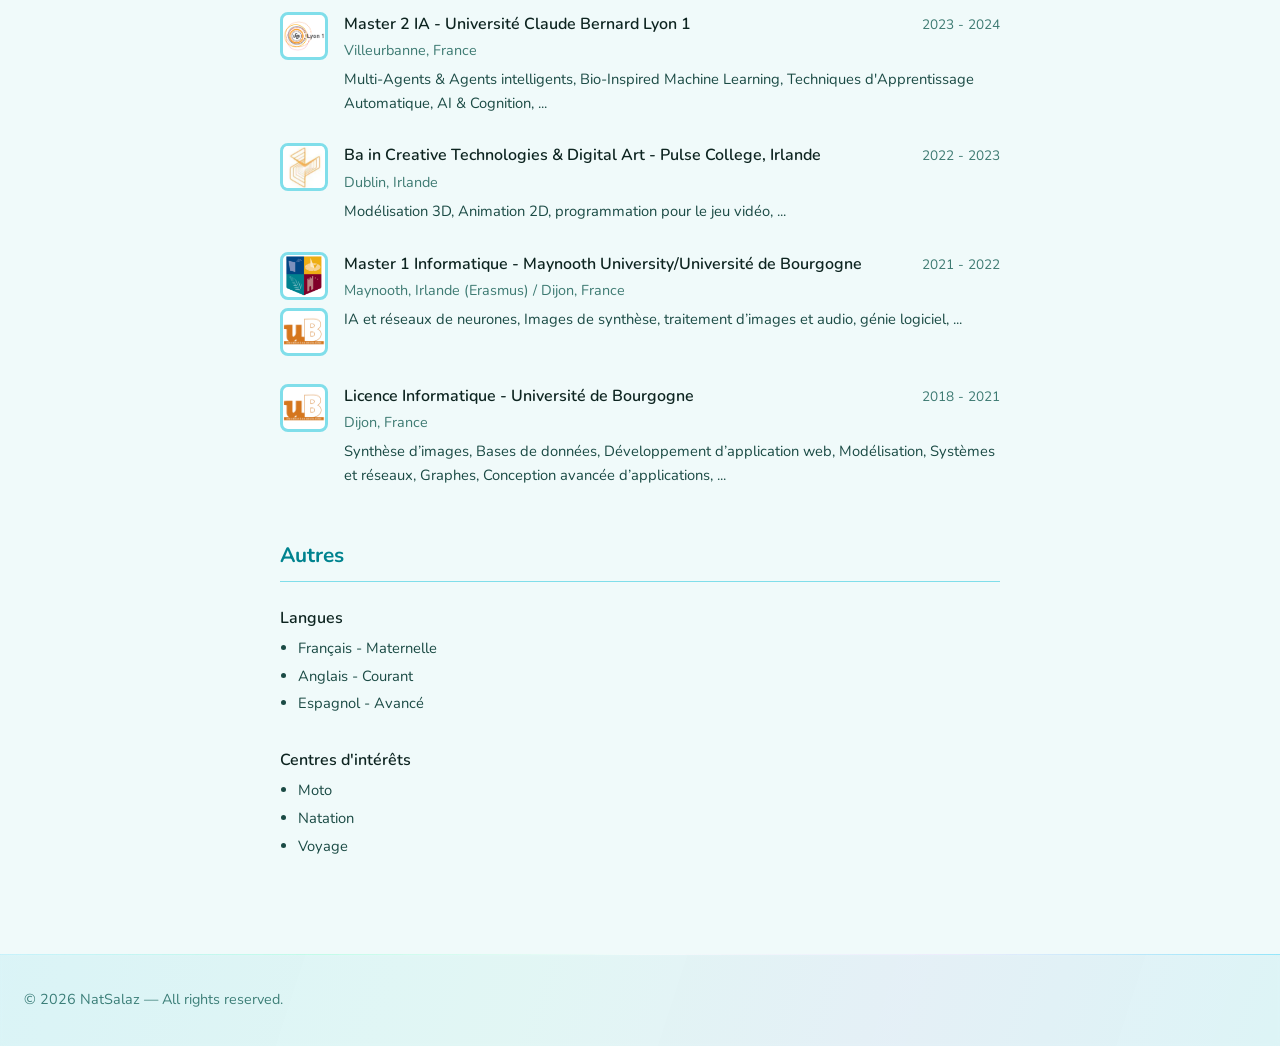
==== commit 38d5446a: "Mobile bug fixes" ====
--- a/aboutme/cv.html
+++ b/aboutme/cv.html
@@ -20,7 +20,7 @@
         <a href="#experiences">Expériences</a>
         <a href="#etudes">Études</a>
         <a href="#autres">Autres</a>
-        <a class="cv-download-btn" href="../CV.pdf" download>
+        <a class="cv-download-btn" href="CV.pdf" download>
           <svg xmlns="http://www.w3.org/2000/svg" width="14" height="14" viewBox="0 0 24 24" fill="none"
             stroke="currentColor" stroke-width="2" stroke-linecap="round" stroke-linejoin="round">
             <path d="M21 15v4a2 2 0 0 1-2 2H5a2 2 0 0 1-2-2v-4" />
--- a/style.css
+++ b/style.css
@@ -46,8 +46,21 @@
 a { color: var(--accent); text-decoration: none; }
 a:hover { text-decoration: underline; }
 
+.back {
+  position: absolute;
+  top: 20px;
+  left: 20px;
+  color: var(--text-muted);
+  font-size: .8rem;
+  text-decoration: none;
+  letter-spacing: .05em;
+  transition: color .2s;
+}
+.back:hover { color: var(--accent); text-decoration: none; }
+
 .layout { display: flex; flex: 1; padding-top: 60px; }
-.content { flex: 1; padding: 40px; margin: 0 auto; }
+.content { flex: 1; padding: 40px; max-width: 820px; margin: 0 auto; width: 100%; }
+.cv-content { margin: 0 auto; }
 
 /* Hero */
 .hero { padding: 4rem 0 3rem; max-width: 640px; }
@@ -293,7 +306,7 @@
 
 /* Mobile */
 @media (max-width: 680px) {
-  .topnav { height: 56px; }
+  .topnav { height: 56px; overflow: visible; }
   .topnav-inner { padding: 0 16px; }
   .layout { padding-top: 56px; }
   .content { padding: 20px 16px; }
@@ -301,7 +314,7 @@
 
   .topnav-nav {
     display: none;
-    position: fixed;
+    position: absolute;
     top: 56px;
     left: 0;
     right: 0;
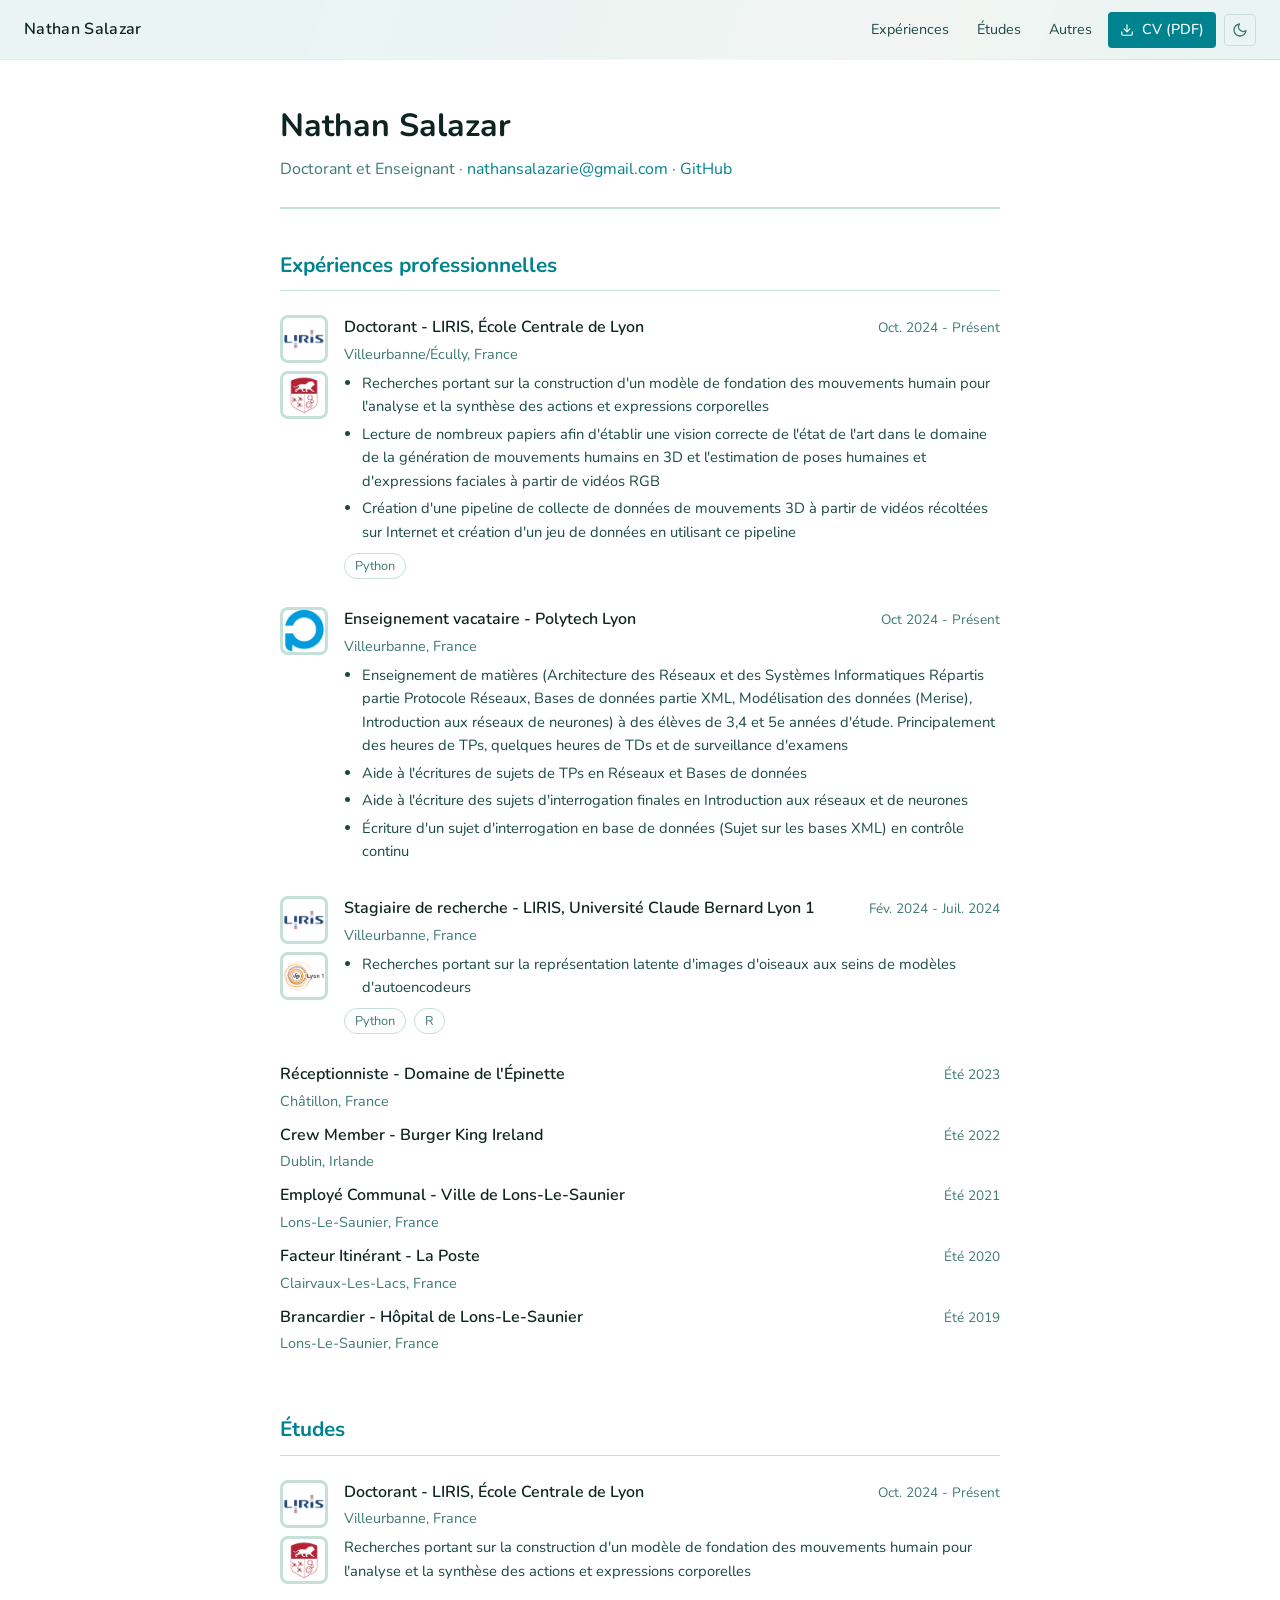
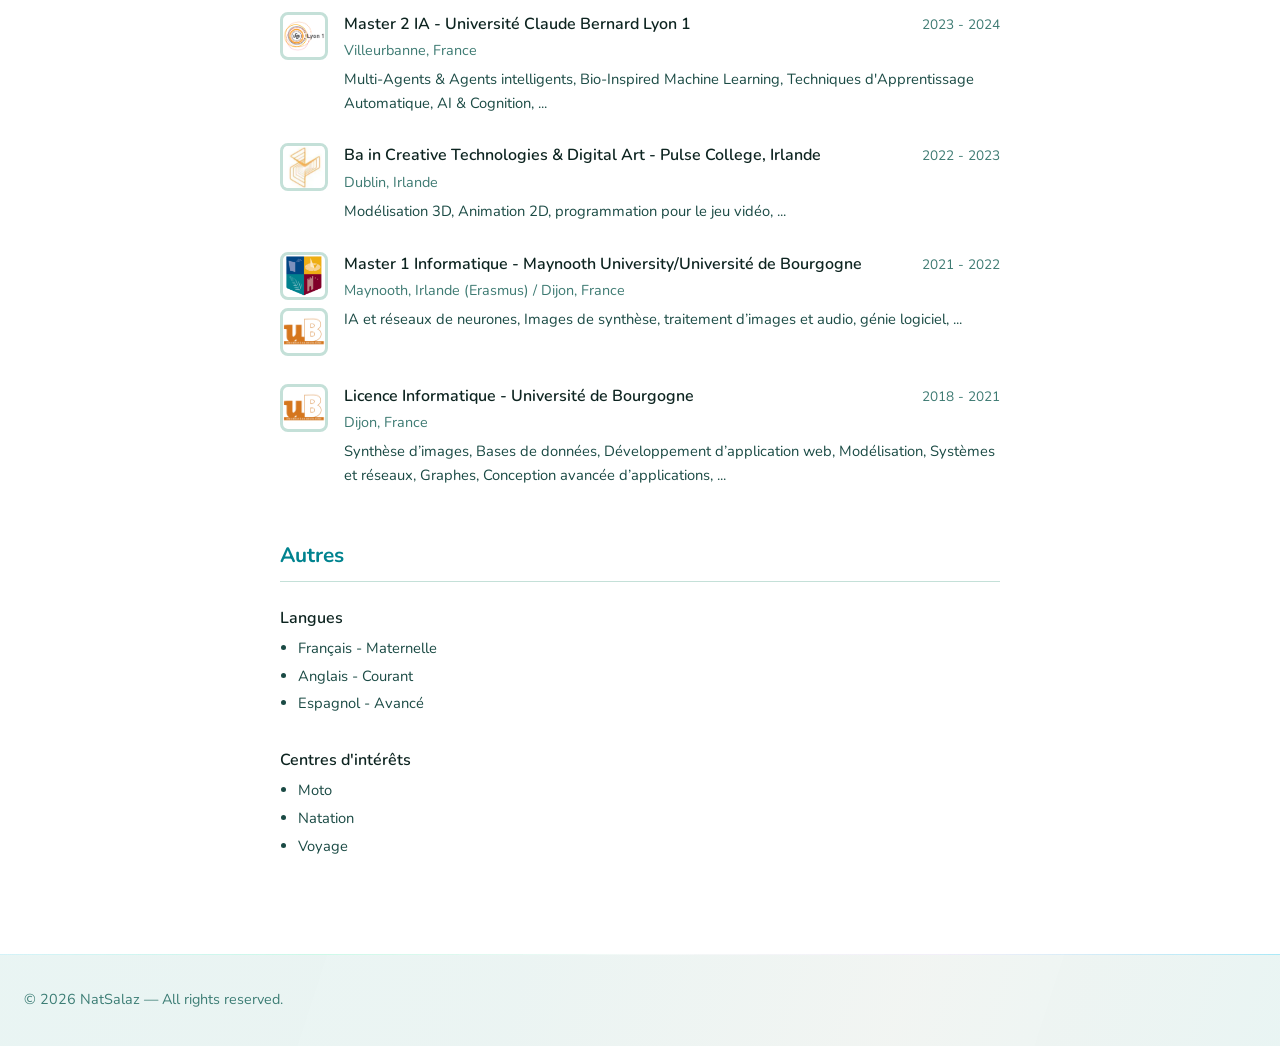
==== commit d5cc904f: "Modified css and theme + added a <<in development div>>" ====
--- a/aboutme/cv.html
+++ b/aboutme/cv.html
@@ -56,7 +56,7 @@
 
       <div class="cv-header">
         <h1>Nathan Salazar</h1>
-        <p>Informaticien · <a href="mailto:nathansalazarie@gmail.com">nathansalazarie@gmail.com</a> · <a
+        <p>Doctorant et Enseignant · <a href="mailto:nathansalazarie@gmail.com">nathansalazarie@gmail.com</a> · <a
             href="https://github.com/NatSalaz" target="_blank">GitHub</a></p>
       </div>
 
--- a/style.css
+++ b/style.css
@@ -4,31 +4,39 @@
 :root {
   --accent: #26d4c8;
   --accent-light: #80ebe4;
-  --bg: #081a1a;
-  --bg-surface: #041210;
-  --bg-card: #0d2420;
+  /* Tweaks 1: teintes légèrement moins bleues, plus naturelles */
+  --bg: #070f0e;
+  --bg-surface: #061412;
+  --bg-card: #0e221f;
   --border: #154a40;
-  --text: #e0f7f5;
-  --text-soft: #a0d8d0;
-  --text-muted: #60a89e;
+  --text: #f5fffe;
+  --text-soft: #c7e6e1;
+  --text-muted: #89c8bd;
 }
 
 [data-theme="light"] {
   --accent: #00838f;
   --accent-light: #26c6da;
-  --bg: #f0fafa;
-  --bg-surface: #e0f4f4;
+  /* Tweaks 1 (light): fond moins "cyan médical" */
+  --bg: #ffffff;
+  --bg-surface: #e8f0ee;
   --bg-card: #ffffff;
-  --border: #80deea;
+  --border: #c4e0d8;
   --text: #0d2420;
   --text-soft: #1a4a44;
   --text-muted: #3d7a72;
 }
 
 /* Base */
-*, *::before, *::after { box-sizing: border-box; }
-
-html { scroll-behavior: smooth; }
+*,
+*::before,
+*::after {
+  box-sizing: border-box;
+}
+
+html {
+  scroll-behavior: smooth;
+}
 
 body {
   margin: 0;
@@ -41,10 +49,19 @@
   min-height: 100vh;
 }
 
-h2 { margin-top: 2.5rem; font-size: 1.5rem; }
-
-a { color: var(--accent); text-decoration: none; }
-a:hover { text-decoration: underline; }
+h2 {
+  margin-top: 2.5rem;
+  font-size: 1.5rem;
+}
+
+a {
+  color: var(--accent);
+  text-decoration: none;
+}
+
+a:hover {
+  text-decoration: underline;
+}
 
 .back {
   position: absolute;
@@ -56,14 +73,35 @@
   letter-spacing: .05em;
   transition: color .2s;
 }
-.back:hover { color: var(--accent); text-decoration: none; }
-
-.layout { display: flex; flex: 1; padding-top: 60px; }
-.content { flex: 1; padding: 40px; max-width: 820px; margin: 0 auto; width: 100%; }
-.cv-content { margin: 0 auto; }
+
+.back:hover {
+  color: var(--accent);
+  text-decoration: none;
+}
+
+.layout {
+  display: flex;
+  flex: 1;
+  padding-top: 60px;
+}
+
+.content {
+  flex: 1;
+  padding: 40px;
+  max-width: 820px;
+  margin: 0 auto;
+  width: 100%;
+}
+
+.cv-content {
+  margin: 0 auto;
+}
 
 /* Hero */
-.hero { padding: 4rem 0 3rem; max-width: 640px; }
+.hero {
+  padding: 4rem 0 3rem;
+  max-width: 640px;
+}
 
 .hero-name {
   font-size: 3rem;
@@ -84,8 +122,17 @@
   letter-spacing: .04em;
 }
 
-.hero-desc { color: var(--text-soft); margin: 0 0 2rem; font-size: 1.05rem; }
-.hero-cta { display: flex; gap: 12px; flex-wrap: wrap; }
+.hero-desc {
+  color: var(--text-soft);
+  margin: 0 0 2rem;
+  font-size: 1.05rem;
+}
+
+.hero-cta {
+  display: flex;
+  gap: 12px;
+  flex-wrap: wrap;
+}
 
 .btn-primary,
 .btn-secondary {
@@ -95,10 +142,30 @@
   font-size: .95rem;
   text-decoration: none;
 }
-.btn-primary { background: var(--accent); color: var(--bg); transition: opacity .15s; }
-.btn-primary:hover { opacity: .85; text-decoration: none; }
-.btn-secondary { color: var(--accent); border: 1.5px solid var(--accent); background: transparent; transition: background .15s, color .15s; }
-.btn-secondary:hover { background: var(--accent); color: var(--bg); text-decoration: none; }
+
+.btn-primary {
+  background: var(--accent);
+  color: var(--bg);
+  transition: opacity .15s;
+}
+
+.btn-primary:hover {
+  opacity: .85;
+  text-decoration: none;
+}
+
+.btn-secondary {
+  color: var(--accent);
+  border: 1.5px solid var(--accent);
+  background: transparent;
+  transition: background .15s, color .15s;
+}
+
+.btn-secondary:hover {
+  background: var(--accent);
+  color: var(--bg);
+  text-decoration: none;
+}
 
 /* Cards */
 .card-grid {
@@ -113,44 +180,71 @@
   flex-direction: column;
   gap: 10px;
   padding: 20px;
-  background: rgba(13, 36, 32, .5);
-  border: 1px solid var(--border);
+  background: rgba(14, 34, 31, .6);
+  /* Tweak 2: bordure semi-transparente + ombre douce pour casser la dureté */
+  border: 1px solid rgba(21, 74, 64, .3);
   border-radius: 12px;
   text-decoration: none;
   color: var(--text);
+  box-shadow: 0 4px 14px rgba(0, 0, 0, 0.15), 0 0 0 1px rgba(38, 212, 200, 0.06);
   backdrop-filter: blur(10px);
   -webkit-backdrop-filter: blur(10px);
-  transition: border-color .2s, transform .2s;
-}
-[data-theme="light"] .card { background: rgba(255, 255, 255, .55); }
-.card:hover { border-color: var(--accent); transform: translateY(-3px); text-decoration: none; }
-.card-icon { color: var(--accent); }
-.card-title { font-weight: 700; }
-.card-desc { font-size: .85rem; color: var(--text-muted); }
+  transition: border-color .2s, transform .2s, box-shadow .2s;
+}
+
+[data-theme="light"] .card {
+  background: rgba(255, 255, 255, .55);
+}
+
+.card:hover {
+  border-color: var(--accent);
+  transform: translateY(-3px);
+  text-decoration: none;
+  box-shadow: 0 8px 20px rgba(0, 0, 0, 0.2), 0 0 0 1px rgba(38, 212, 200, 0.12);
+}
+
+.card-icon {
+  color: var(--accent);
+}
+
+.card-title {
+  font-weight: 700;
+}
+
+.card-desc {
+  font-size: .85rem;
+  color: var(--text-muted);
+}
 
 /* Glass shared (topnav + footer) */
 .topnav,
 .site-footer {
-  background: rgba(4, 18, 16, .55);
+  background: rgba(6, 20, 18, .55);
   backdrop-filter: blur(3px);
   -webkit-backdrop-filter: blur(3px);
+  position: relative;
+}
+
+.site-footer {
   overflow: hidden;
-  position: relative;
-}
+}
+
 [data-theme="light"] .topnav,
-[data-theme="light"] .site-footer { background: rgba(224, 244, 244, .6); }
+[data-theme="light"] .site-footer {
+  background: rgba(232, 240, 238, .6);
+}
 
 .topnav::before,
 .site-footer::before {
   content: '';
   position: absolute;
   inset: 0;
+  /* Tweak 3: léger soupçon d'ambre tiède (3%) pour réchauffer l'ambiance */
   background: linear-gradient(108deg,
-    rgba(0, 200, 255, .05) 0%,
-    rgba(120, 255, 200, .04) 40%,
-    rgba(200, 120, 255, .05) 70%,
-    rgba(0, 200, 255, .04) 100%
-  );
+      rgba(38, 212, 200, .04) 0%,
+      rgba(40, 180, 160, .03) 40%,
+      rgba(255, 200, 150, .03) 70%,
+      rgba(38, 212, 200, .04) 100%);
   pointer-events: none;
 }
 
@@ -162,19 +256,32 @@
   right: 0;
   height: 1px;
   background: linear-gradient(90deg,
-    rgba(179, 239, 255, .5),
-    rgba(175, 255, 223, .6),
-    rgba(255, 255, 255, .55),
-    rgba(242, 232, 255, .6),
-    rgba(75, 216, 255, .5)
-  );
+      rgba(179, 239, 255, .4),
+      rgba(175, 255, 223, .5),
+      rgba(255, 255, 255, .45),
+      rgba(242, 232, 255, .5),
+      rgba(75, 216, 255, .4));
   pointer-events: none;
 }
-.topnav::after { bottom: 0; }
-.site-footer::after { top: 0; }
+
+.topnav::after {
+  bottom: 0;
+}
+
+.site-footer::after {
+  top: 0;
+}
 
 /* Topnav */
-.topnav { position: fixed; top: 0; left: 0; right: 0; height: 60px; z-index: 100; }
+.topnav {
+  position: fixed;
+  top: 0;
+  left: 0;
+  right: 0;
+  height: 60px;
+  z-index: 1000;
+  overflow: visible;
+}
 
 .topnav-inner {
   display: flex;
@@ -183,7 +290,7 @@
   padding: 0 24px;
   gap: 8px;
   position: relative;
-  z-index: 2;
+  z-index: 1;
 }
 
 .topnav-brand {
@@ -194,22 +301,38 @@
   margin-right: auto;
   letter-spacing: .02em;
 }
-.topnav-brand:hover { color: var(--accent); text-decoration: none; }
-
-.topnav-nav { display: flex; align-items: center; gap: 4px; }
-
-.topnav-nav > a {
+
+.topnav-brand:hover {
+  color: var(--accent);
+  text-decoration: none;
+}
+
+.topnav-nav {
+  display: flex;
+  align-items: center;
+  gap: 4px;
+}
+
+.topnav-nav>a {
   display: inline-flex;
   align-items: center;
   padding: 6px 12px;
   color: var(--text-soft);
   text-decoration: none;
-  border-radius: 6px;
+  border-radius: 4px;
   font-size: .9rem;
   transition: color .15s, background .15s;
 }
-.topnav-nav > a:hover { color: var(--accent); background: var(--bg-card); text-decoration: none; }
-.topnav-nav a.active { color: var(--accent); }
+
+.topnav-nav>a:hover {
+  color: var(--accent);
+  background: var(--bg-card);
+  text-decoration: none;
+}
+
+.topnav-nav a.active {
+  color: var(--accent);
+}
 
 .topnav-hamburger {
   display: none;
@@ -231,16 +354,22 @@
   padding: 0;
   background: none;
   border: 1px solid var(--border);
-  border-radius: 6px;
+  border-radius: 4px;
   color: var(--text-muted);
   cursor: pointer;
   transition: color .15s, border-color .15s;
   flex-shrink: 0;
 }
-.theme-toggle:hover { color: var(--accent); border-color: var(--accent); }
+
+.theme-toggle:hover {
+  color: var(--accent);
+  border-color: var(--accent);
+}
 
 /* Dropdown */
-.menu-item { position: relative; }
+.menu-item {
+  position: relative;
+}
 
 .dropdown-btn {
   background: none;
@@ -248,15 +377,19 @@
   color: var(--text-soft);
   font-size: .9rem;
   padding: 6px 12px;
-  border-radius: 6px;
+  border-radius: 4px;
   cursor: pointer;
-  transition: color .15s, background .15s;
-}
-.dropdown-btn:hover { color: var(--accent); background: var(--bg-card); }
+  transition: color .05s, background .05s;
+}
+
+.dropdown-btn:hover {
+  color: var(--accent);
+  background: var(--bg-card);
+}
 
 .dropdown-content {
   position: absolute;
-  top: calc(100% + 8px);
+  top: 100%;
   left: 0;
   background: var(--bg-card);
   border: 1px solid var(--border);
@@ -270,6 +403,7 @@
   transition: opacity .2s, transform .2s, visibility .2s;
   pointer-events: none;
 }
+
 .dropdown-content a {
   display: block;
   padding: 6px 10px;
@@ -278,15 +412,43 @@
   font-size: .9rem;
   transition: color .15s, background .15s;
 }
-.dropdown-content a:hover { color: var(--accent); background: var(--bg-surface); text-decoration: none; }
+
+.dropdown-content a:hover {
+  color: var(--accent);
+  background: var(--bg-surface);
+  text-decoration: none;
+}
+
 .menu-item:hover .dropdown-content,
-.menu-item.open .dropdown-content { visibility: visible; opacity: 1; transform: translateY(0); pointer-events: auto; }
-
-.topnav-nav .cv-download-btn { margin-top: 0; padding: 6px 12px; border-radius: 6px; font-size: .9rem; font-weight: 500; color: var(--bg); }
-.topnav-nav .cv-download-btn:hover { color: var(--bg); background: var(--accent-light); }
+.menu-item.open .dropdown-content {
+  visibility: visible;
+  opacity: 1;
+  transform: translateY(0);
+  pointer-events: auto;
+}
+
+.topnav-nav .cv-download-btn {
+  margin-top: 0;
+  padding: 6px 12px;
+  border-radius: 4px;
+  font-size: .9rem;
+  font-weight: 500;
+  color: var(--bg);
+}
+
+.topnav-nav .cv-download-btn:hover {
+  color: var(--bg);
+  background: var(--accent-light);
+}
 
 /* Footer */
-.site-footer { margin-top: auto; padding: 20px 24px; color: var(--text-muted); font-size: .9rem; z-index: 1; }
+.site-footer {
+  margin-top: auto;
+  padding: 20px 24px;
+  color: var(--text-muted);
+  font-size: .9rem;
+  z-index: 1;
+}
 
 .footer-content {
   max-width: 900px;
@@ -300,17 +462,105 @@
   z-index: 2;
 }
 
-.footer-links { display: flex; gap: 20px; align-items: center; }
-.footer-links a { display: inline-flex; align-items: center; gap: 6px; color: var(--text-muted); transition: color .15s; }
-.footer-links a:hover { color: var(--accent); text-decoration: none; }
+.footer-links {
+  display: flex;
+  gap: 20px;
+  align-items: center;
+}
+
+.footer-links a {
+  display: inline-flex;
+  align-items: center;
+  gap: 6px;
+  color: var(--text-muted);
+  transition: color .15s;
+}
+
+.footer-links a:hover {
+  color: var(--accent);
+  text-decoration: none;
+}
+
+/* Dev Banner */
+.dev-banner {
+  background: linear-gradient(135deg, var(--accent-light), var(--accent));
+  color: #ffffff;
+  text-align: center;
+  padding: 10px 16px;
+  font-size: 0.85rem;
+  font-weight: 600;
+  display: flex;
+  align-items: center;
+  justify-content: center;
+  gap: 8px;
+  box-shadow: 0 2px 6px rgba(0, 0, 0, 0.08);
+}
+
+/* Bandeau temporaire */
+.dev-banner {
+  position: fixed;
+  top: 60px;
+  /* Juste sous la navbar (60px) */
+  left: 0;
+  right: 0;
+  background: rgba(8, 26, 26, 0.85);
+  backdrop-filter: blur(6px);
+  border-bottom: 1px solid var(--accent);
+  color: var(--accent-light);
+  text-align: center;
+  padding: 9px 16px;
+  font-size: 0.85rem;
+  font-weight: 600;
+  z-index: 999;
+  /* Sous la topnav (1000) */
+  transform: translateY(-10px);
+  opacity: 0;
+  transition: transform 0.3s ease, opacity 0.3s ease;
+  pointer-events: none;
+  /* N'intercepte pas les clics quand caché */
+}
+
+.dev-banner.show {
+  transform: translateY(0);
+  opacity: 1;
+  pointer-events: auto;
+}
+
+[data-theme="light"] .dev-banner {
+  background: rgba(240, 250, 250, 0.9);
+  color: var(--accent);
+}
+
+@media (max-width: 680px) {
+  .dev-banner {
+    top: 56px;
+  }
+
+  /* S'adapte à la navbar mobile */
+}
 
 /* Mobile */
 @media (max-width: 680px) {
-  .topnav { height: 56px; overflow: visible; }
-  .topnav-inner { padding: 0 16px; }
-  .layout { padding-top: 56px; }
-  .content { padding: 20px 16px; }
-  .topnav-hamburger { display: flex; }
+  .topnav {
+    height: 56px;
+    overflow: visible;
+  }
+
+  .topnav-inner {
+    padding: 0 16px;
+  }
+
+  .layout {
+    padding-top: 56px;
+  }
+
+  .content {
+    padding: 20px 16px;
+  }
+
+  .topnav-hamburger {
+    display: flex;
+  }
 
   .topnav-nav {
     display: none;
@@ -320,17 +570,27 @@
     right: 0;
     flex-direction: column;
     align-items: flex-start;
-    background: rgba(4, 18, 16, .85);
+    background: var(--bg-surface);
     backdrop-filter: blur(3px);
     border-bottom: 1px solid var(--border);
     padding: 12px 16px 16px;
     gap: 4px;
     z-index: 99;
   }
-  .topnav--open .topnav-nav { display: flex; }
-
-  .menu-item { width: 100%; }
-  .dropdown-btn { width: 100%; text-align: left; padding: 8px 10px; }
+
+  .topnav--open .topnav-nav {
+    display: flex;
+  }
+
+  .menu-item {
+    width: 100%;
+  }
+
+  .dropdown-btn {
+    width: 100%;
+    text-align: left;
+    padding: 8px 10px;
+  }
 
   .dropdown-content {
     position: static;
@@ -345,6 +605,18 @@
     transition: none;
     pointer-events: none;
   }
-  .menu-item:hover .dropdown-content { visibility: hidden; opacity: 0; height: 0; pointer-events: none; }
-  .menu-item.open .dropdown-content { visibility: visible; opacity: 1; height: auto; pointer-events: auto; }
-}
+
+  .menu-item:hover .dropdown-content {
+    visibility: hidden;
+    opacity: 0;
+    height: 0;
+    pointer-events: none;
+  }
+
+  .menu-item.open .dropdown-content {
+    visibility: visible;
+    opacity: 1;
+    height: auto;
+    pointer-events: auto;
+  }
+}
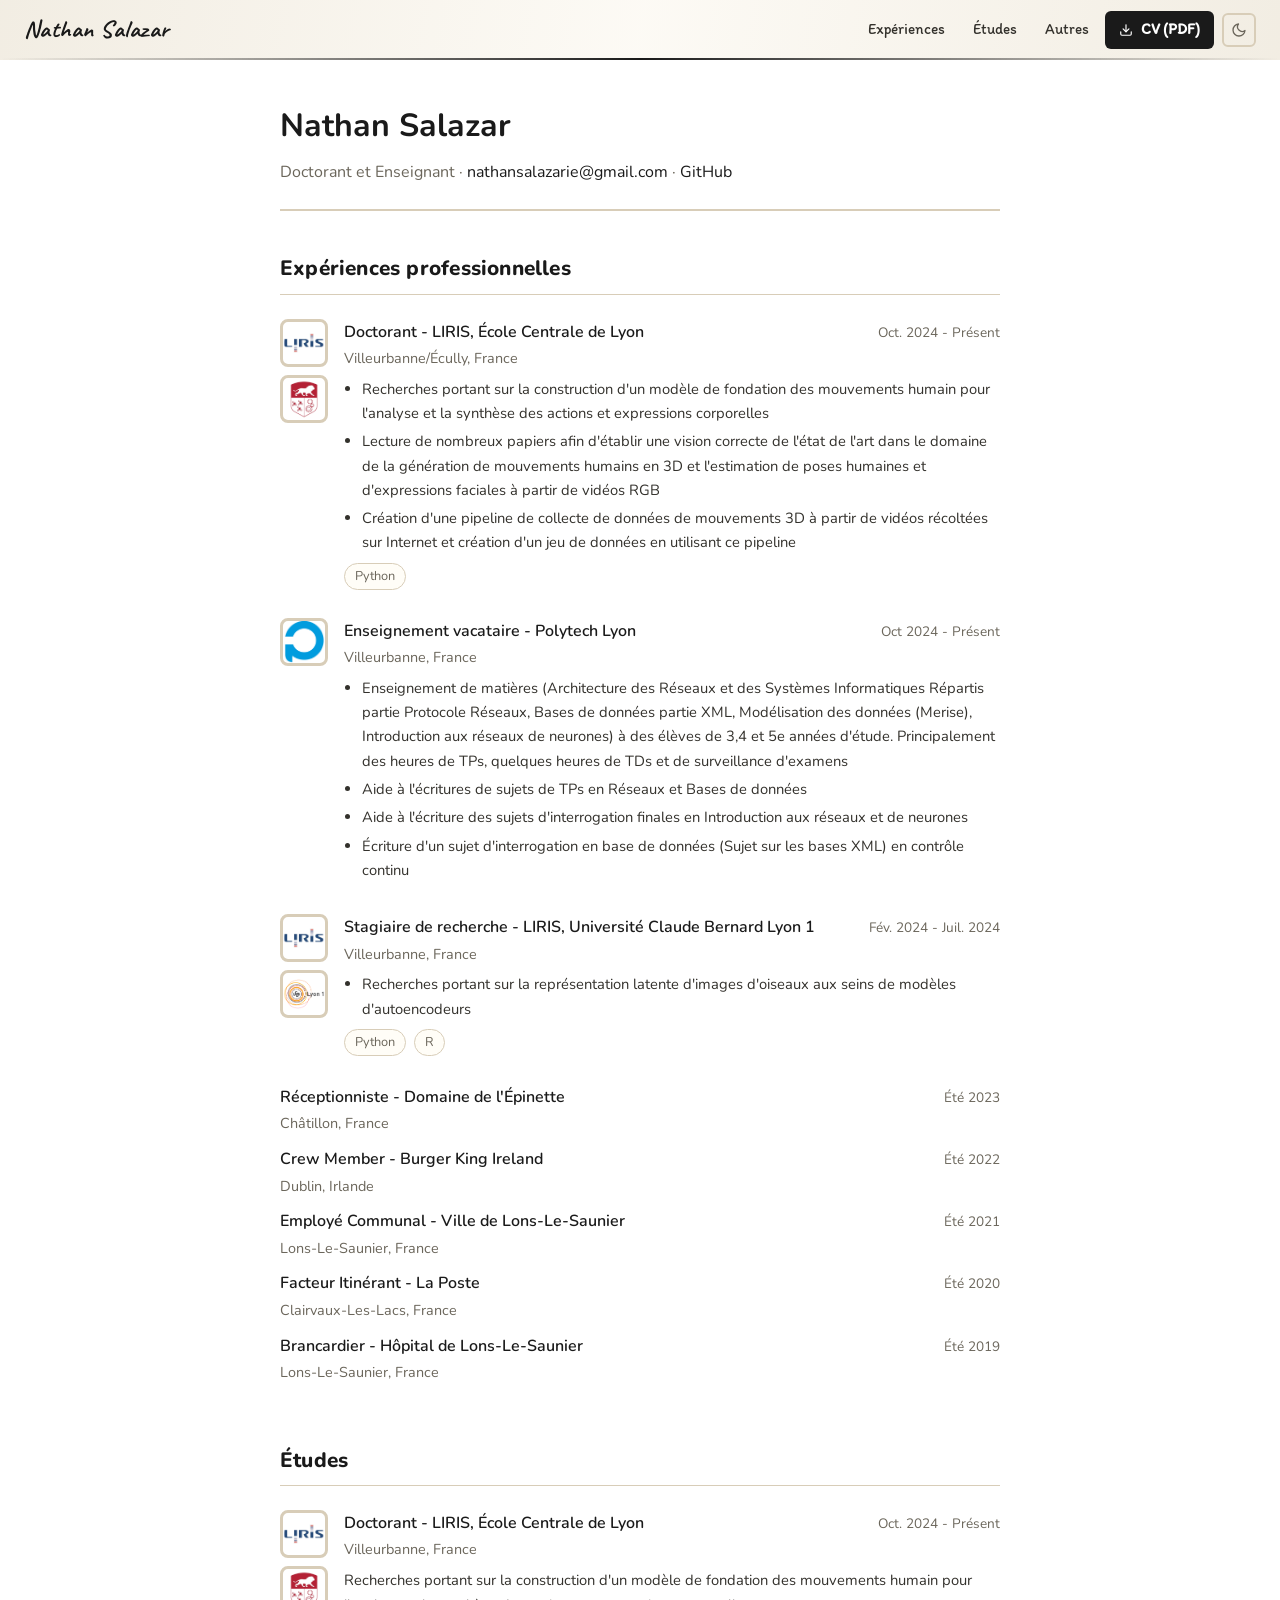
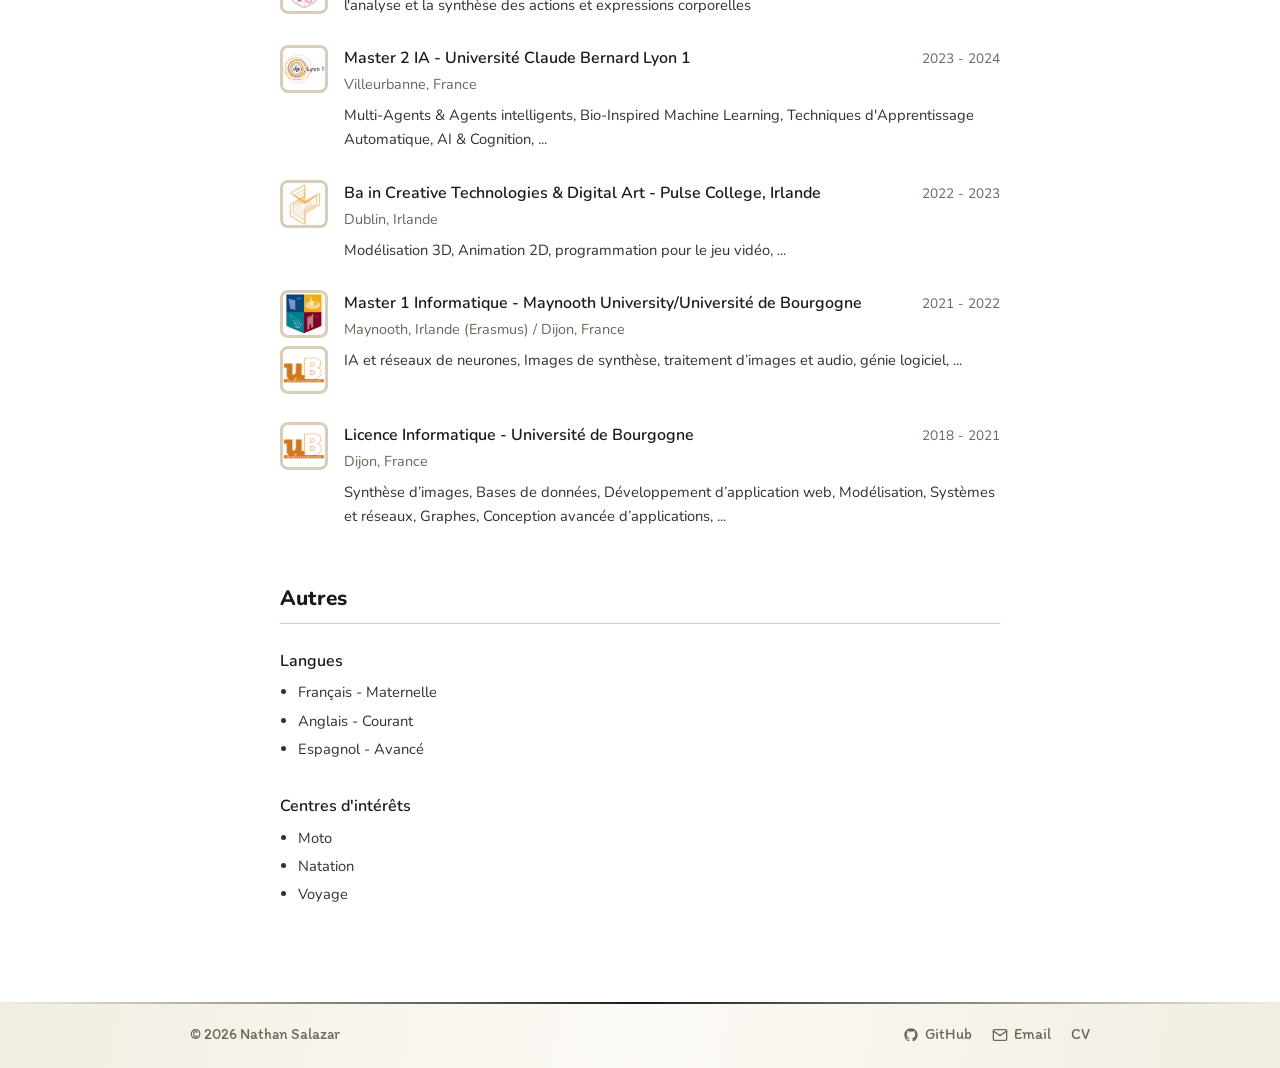
==== commit 834688a3: "Refonte couleurs/polices,etc." ====
--- a/aboutme/cv.html
+++ b/aboutme/cv.html
@@ -319,7 +319,27 @@
   </div>
 
   <footer class="site-footer">
-    <p>© 2026 NatSalaz — All rights reserved.</p>
+    <div class="footer-content">
+      <span>© 2026 Nathan Salazar</span>
+      <div class="footer-links">
+        <a href="https://github.com/NatSalaz" target="_blank">
+          <svg xmlns="http://www.w3.org/2000/svg" width="16" height="16" viewBox="0 0 24 24" fill="currentColor">
+            <path
+              d="M12 2C6.477 2 2 6.477 2 12c0 4.418 2.865 8.166 6.839 9.489.5.092.682-.217.682-.483 0-.237-.009-.868-.013-1.703-2.782.605-3.369-1.342-3.369-1.342-.454-1.155-1.11-1.463-1.11-1.463-.908-.62.069-.608.069-.608 1.003.07 1.531 1.03 1.531 1.03.892 1.529 2.341 1.087 2.91.832.092-.647.35-1.088.636-1.338-2.22-.253-4.555-1.11-4.555-4.943 0-1.091.39-1.984 1.029-2.683-.103-.253-.446-1.27.098-2.647 0 0 .84-.269 2.75 1.025A9.578 9.578 0 0 1 12 6.836a9.59 9.59 0 0 1 2.504.337c1.909-1.294 2.747-1.025 2.747-1.025.546 1.377.203 2.394.1 2.647.64.699 1.028 1.592 1.028 2.683 0 3.842-2.339 4.687-4.566 4.935.359.309.678.919.678 1.852 0 1.336-.012 2.415-.012 2.743 0 .268.18.58.688.482C19.138 20.163 22 16.418 22 12c0-5.523-4.477-10-10-10z" />
+          </svg>
+          GitHub
+        </a>
+        <a href="mailto:nathansalazarie@gmail.com">
+          <svg xmlns="http://www.w3.org/2000/svg" width="16" height="16" viewBox="0 0 24 24" fill="none"
+            stroke="currentColor" stroke-width="2" stroke-linecap="round" stroke-linejoin="round">
+            <path d="M4 4h16c1.1 0 2 .9 2 2v12c0 1.1-.9 2-2 2H4c-1.1 0-2-.9-2-2V6c0-1.1.9-2 2-2z" />
+            <polyline points="22,6 12,13 2,6" />
+          </svg>
+          Email
+        </a>
+        <a href="cv.html">CV</a>
+      </div>
+    </div>
   </footer>
 
   <script src="../theme.js"></script>
--- a/style.css
+++ b/style.css
@@ -1,33 +1,35 @@
-@import url('https://fonts.googleapis.com/css2?family=Nunito:wght@400;500;600;700;800&display=swap');
-
-/* Themes */
+@import url('https://fonts.googleapis.com/css2?family=Caveat:wght@500;600;700&family=Itim&family=Nunito:wght@400;500;600;700;800&family=Shantell+Sans:wght@400;500;600;700&display=swap');
+
+/* THÈMES */
 :root {
-  --accent: #26d4c8;
-  --accent-light: #80ebe4;
-  /* Tweaks 1: teintes légèrement moins bleues, plus naturelles */
-  --bg: #070f0e;
-  --bg-surface: #061412;
-  --bg-card: #0e221f;
-  --border: #154a40;
-  --text: #f5fffe;
-  --text-soft: #c7e6e1;
-  --text-muted: #89c8bd;
+  --accent: #e6e1d6;
+  /* crème : liens / accents sur le gris */
+  --accent-light: #ffffff;
+  --bg: #2b2a27;
+  /* gris chaud façon ardoise */
+  --bg-surface: #232220;
+  --bg-card: #34322e;
+  --border: #4a4843;
+  --text: #ffffff;
+  --text-soft: #e4e1da;
+  --text-muted: #a8a49b;
 }
 
 [data-theme="light"] {
-  --accent: #00838f;
-  --accent-light: #26c6da;
-  /* Tweaks 1 (light): fond moins "cyan médical" */
+  --accent: #1a1a1a;
+  /* noir : encre sur le beige */
+  --accent-light: #444444;
   --bg: #ffffff;
-  --bg-surface: #e8f0ee;
-  --bg-card: #ffffff;
-  --border: #c4e0d8;
-  --text: #0d2420;
-  --text-soft: #1a4a44;
-  --text-muted: #3d7a72;
-}
-
-/* Base */
+  /* beige clair, papier */
+  --bg-surface: #efe7d6;
+  --bg-card: #fffdf7;
+  --border: #d8cdb8;
+  --text: #1a1a1a;
+  --text-soft: #33312c;
+  --text-muted: #6b665b;
+}
+
+/* BASE */
 *,
 *::before,
 *::after {
@@ -40,10 +42,10 @@
 
 body {
   margin: 0;
-  font-family: 'Nunito', system-ui, sans-serif;
+  font-family: 'Itim', system-ui, cursive;
   background: var(--bg);
   color: var(--text);
-  line-height: 1.6;
+  line-height: 1.65;
   display: flex;
   flex-direction: column;
   min-height: 100vh;
@@ -51,7 +53,13 @@
 
 h2 {
   margin-top: 2.5rem;
+  margin-bottom: 1rem;
   font-size: 1.5rem;
+  font-weight: 800;
+  letter-spacing: .01em;
+  padding-bottom: .3rem;
+  border-bottom: 2px solid var(--border);
+  /* titre "souligné" comme un cahier */
 }
 
 a {
@@ -68,9 +76,9 @@
   top: 20px;
   left: 20px;
   color: var(--text-muted);
-  font-size: .8rem;
-  text-decoration: none;
-  letter-spacing: .05em;
+  font-size: .85rem;
+  text-decoration: none;
+  letter-spacing: .03em;
   transition: color .2s;
 }
 
@@ -97,35 +105,34 @@
   margin: 0 auto;
 }
 
-/* Hero */
+/* HERO */
 .hero {
   padding: 4rem 0 3rem;
   max-width: 640px;
 }
 
 .hero-name {
-  font-size: 3rem;
-  font-weight: 800;
-  margin: 0 0 .5rem;
-  line-height: 1.1;
-  background: linear-gradient(120deg, var(--text) 40%, var(--accent));
-  -webkit-background-clip: text;
-  -webkit-text-fill-color: transparent;
-  background-clip: text;
+  font-family: 'Caveat', cursive;
+  font-size: 4rem;
+  font-weight: 700;
+  margin: 0 0 .25rem;
+  line-height: 1.05;
+  color: var(--text);
 }
 
 .hero-title {
-  font-size: 1rem;
+  font-family: 'Shantell Sans', cursive;
+  font-size: 1.05rem;
   color: var(--accent);
   font-weight: 600;
   margin: 0 0 1rem;
-  letter-spacing: .04em;
+  letter-spacing: .02em;
 }
 
 .hero-desc {
   color: var(--text-soft);
   margin: 0 0 2rem;
-  font-size: 1.05rem;
+  font-size: 1.1rem;
 }
 
 .hero-cta {
@@ -134,18 +141,20 @@
   flex-wrap: wrap;
 }
 
+/* BOUTONS */
 .btn-primary,
 .btn-secondary {
   padding: 10px 22px;
   border-radius: 8px;
   font-weight: 700;
-  font-size: .95rem;
+  font-size: 1rem;
   text-decoration: none;
 }
 
 .btn-primary {
   background: var(--accent);
   color: var(--bg);
+  border: 2px solid var(--accent);
   transition: opacity .15s;
 }
 
@@ -156,7 +165,7 @@
 
 .btn-secondary {
   color: var(--accent);
-  border: 1.5px solid var(--accent);
+  border: 2px solid var(--accent);
   background: transparent;
   transition: background .15s, color .15s;
 }
@@ -167,7 +176,7 @@
   text-decoration: none;
 }
 
-/* Cards */
+/* CARTES */
 .card-grid {
   display: grid;
   grid-template-columns: repeat(auto-fill, minmax(200px, 1fr));
@@ -177,90 +186,123 @@
 
 .card {
   display: flex;
-  flex-direction: column;
-  gap: 10px;
+  flex-wrap: wrap;
+  align-items: center;
+  column-gap: 12px;
+  row-gap: 8px;
   padding: 20px;
-  background: rgba(14, 34, 31, .6);
-  /* Tweak 2: bordure semi-transparente + ombre douce pour casser la dureté */
-  border: 1px solid rgba(21, 74, 64, .3);
-  border-radius: 12px;
+  font-family: 'Shantell Sans', cursive;
+  background: var(--bg-card);
+  border: 2px solid var(--border);
+  border-radius: 10px;
   text-decoration: none;
   color: var(--text);
-  box-shadow: 0 4px 14px rgba(0, 0, 0, 0.15), 0 0 0 1px rgba(38, 212, 200, 0.06);
-  backdrop-filter: blur(10px);
-  -webkit-backdrop-filter: blur(10px);
+  box-shadow: 0 2px 0 var(--border);
   transition: border-color .2s, transform .2s, box-shadow .2s;
-}
-
-[data-theme="light"] .card {
-  background: rgba(255, 255, 255, .55);
 }
 
 .card:hover {
   border-color: var(--accent);
   transform: translateY(-3px);
   text-decoration: none;
-  box-shadow: 0 8px 20px rgba(0, 0, 0, 0.2), 0 0 0 1px rgba(38, 212, 200, 0.12);
+  box-shadow: 0 5px 0 var(--border);
 }
 
 .card-icon {
+  display: flex;
+  align-items: center;
   color: var(--accent);
 }
 
 .card-title {
   font-weight: 700;
+  font-size: 1.05rem;
 }
 
 .card-desc {
-  font-size: .85rem;
+  flex-basis: 100%;
+  font-size: .9rem;
   color: var(--text-muted);
 }
 
-/* Glass shared (topnav + footer) */
+/*  Carte en travaux:classe card--wip  */
+.card--wip {
+  position: relative;
+  overflow: hidden;
+}
+
+.card--wip::before {
+  /* bande diagonale hachurée jaune/noir */
+  content: "";
+  position: absolute;
+  left: -25%;
+  right: -25%;
+  top: 50%;
+  height: 44px;
+  transform: translateY(-50%) rotate(-14deg);
+  background: repeating-linear-gradient(45deg, #f4c20d 0 16px, #111111 16px 32px);
+  border-top: 2px solid #111111;
+  border-bottom: 2px solid #111111;
+  z-index: 2;
+  pointer-events: none;
+}
+
+.card--wip::after {
+  /* plaque centrale + libellé lisible */
+  content: "EN COURS";
+  position: absolute;
+  left: 50%;
+  top: 50%;
+  transform: translate(-50%, -50%) rotate(-10deg);
+  background: #111111;
+  color: #f4c20d;
+  font-family: 'Itim', system-ui, sans-serif;
+  font-weight: 800;
+  letter-spacing: .12em;
+  font-size: .8rem;
+  padding: 4px 14px;
+  border-radius: 4px;
+  white-space: nowrap;
+  z-index: 3;
+  pointer-events: none;
+}
+
+
+/* topnavs + footer */
 .topnav,
 .site-footer {
-  background: rgba(6, 20, 18, .55);
-  backdrop-filter: blur(3px);
-  -webkit-backdrop-filter: blur(3px);
+  background: linear-gradient(100deg, rgba(27, 26, 24,
+        .6) 0%, rgba(35, 34, 32,
+        .6) 50%, rgba(27, 26, 24,
+        .6) 100%);
   position: relative;
+  backdrop-filter: blur(6px);
+  -webkit-backdrop-filter: blur(6px);
+}
+
+[data-theme="light"] .topnav,
+[data-theme="light"] .site-footer {
+  background: linear-gradient(100deg, rgba(233, 225, 208,
+        .6) 0%, rgba(251, 247, 238,
+        .6) 50%, rgba(233, 225, 208, .6) 100%);
 }
 
 .site-footer {
   overflow: hidden;
 }
 
-[data-theme="light"] .topnav,
-[data-theme="light"] .site-footer {
-  background: rgba(232, 240, 238, .6);
-}
-
-.topnav::before,
-.site-footer::before {
-  content: '';
-  position: absolute;
-  inset: 0;
-  /* Tweak 3: léger soupçon d'ambre tiède (3%) pour réchauffer l'ambiance */
-  background: linear-gradient(108deg,
-      rgba(38, 212, 200, .04) 0%,
-      rgba(40, 180, 160, .03) 40%,
-      rgba(255, 200, 150, .03) 70%,
-      rgba(38, 212, 200, .04) 100%);
-  pointer-events: none;
-}
-
+/* Fine ligne en dégradé */
 .topnav::after,
 .site-footer::after {
   content: '';
   position: absolute;
   left: 0;
   right: 0;
-  height: 1px;
+  height: 2px;
   background: linear-gradient(90deg,
-      rgba(179, 239, 255, .4),
-      rgba(175, 255, 223, .5),
-      rgba(255, 255, 255, .45),
-      rgba(242, 232, 255, .5),
-      rgba(75, 216, 255, .4));
+      transparent,
+      var(--accent),
+      transparent);
   pointer-events: none;
 }
 
@@ -294,8 +336,9 @@
 }
 
 .topnav-brand {
-  font-size: 1rem;
-  font-weight: 600;
+  font-family: 'Caveat', cursive;
+  font-size: 1.5rem;
+  font-weight: 700;
   color: var(--text);
   text-decoration: none;
   margin-right: auto;
@@ -319,8 +362,8 @@
   padding: 6px 12px;
   color: var(--text-soft);
   text-decoration: none;
-  border-radius: 4px;
-  font-size: .9rem;
+  border-radius: 6px;
+  font-size: .95rem;
   transition: color .15s, background .15s;
 }
 
@@ -332,6 +375,7 @@
 
 .topnav-nav a.active {
   color: var(--accent);
+  font-weight: 700;
 }
 
 .topnav-hamburger {
@@ -349,12 +393,12 @@
   display: flex;
   align-items: center;
   justify-content: center;
-  width: 32px;
-  height: 32px;
+  width: 34px;
+  height: 34px;
   padding: 0;
   background: none;
-  border: 1px solid var(--border);
-  border-radius: 4px;
+  border: 2px solid var(--border);
+  border-radius: 6px;
   color: var(--text-muted);
   cursor: pointer;
   transition: color .15s, border-color .15s;
@@ -366,7 +410,7 @@
   border-color: var(--accent);
 }
 
-/* Dropdown */
+/* Menu déroulant */
 .menu-item {
   position: relative;
 }
@@ -375,11 +419,12 @@
   background: none;
   border: none;
   color: var(--text-soft);
-  font-size: .9rem;
+  font-family: inherit;
+  font-size: .95rem;
   padding: 6px 12px;
-  border-radius: 4px;
+  border-radius: 6px;
   cursor: pointer;
-  transition: color .05s, background .05s;
+  transition: color .1s, background .1s;
 }
 
 .dropdown-btn:hover {
@@ -392,11 +437,11 @@
   top: 100%;
   left: 0;
   background: var(--bg-card);
-  border: 1px solid var(--border);
-  border-radius: 8px;
+  border: 2px solid var(--border);
+  border-radius: 10px;
   padding: 6px;
   min-width: 160px;
-  z-index: 200;
+  z-index: 1001;
   visibility: hidden;
   opacity: 0;
   transform: translateY(-6px);
@@ -407,9 +452,9 @@
 .dropdown-content a {
   display: block;
   padding: 6px 10px;
-  border-radius: 4px;
+  border-radius: 6px;
   color: var(--text-soft);
-  font-size: .9rem;
+  font-size: .95rem;
   transition: color .15s, background .15s;
 }
 
@@ -429,10 +474,11 @@
 
 .topnav-nav .cv-download-btn {
   margin-top: 0;
-  padding: 6px 12px;
-  border-radius: 4px;
-  font-size: .9rem;
-  font-weight: 500;
+  padding: 6px 14px;
+  border-radius: 6px;
+  font-size: .95rem;
+  font-weight: 700;
+  background: var(--accent);
   color: var(--bg);
 }
 
@@ -441,12 +487,12 @@
   background: var(--accent-light);
 }
 
-/* Footer */
+/* PIED DE PAGE */
 .site-footer {
   margin-top: auto;
   padding: 20px 24px;
   color: var(--text-muted);
-  font-size: .9rem;
+  font-size: .95rem;
   z-index: 1;
 }
 
@@ -481,43 +527,30 @@
   text-decoration: none;
 }
 
-/* Dev Banner */
-.dev-banner {
-  background: linear-gradient(135deg, var(--accent-light), var(--accent));
-  color: #ffffff;
-  text-align: center;
-  padding: 10px 16px;
-  font-size: 0.85rem;
-  font-weight: 600;
-  display: flex;
-  align-items: center;
-  justify-content: center;
-  gap: 8px;
-  box-shadow: 0 2px 6px rgba(0, 0, 0, 0.08);
-}
-
-/* Bandeau temporaire */
+/* BANDEAU TEMPORAIRE (À ENLEVER QUAND ON AURA UN SITE PLUS COMPLET */
 .dev-banner {
   position: fixed;
   top: 60px;
-  /* Juste sous la navbar (60px) */
+  /* juste sous la navbar */
   left: 0;
   right: 0;
-  background: rgba(8, 26, 26, 0.85);
-  backdrop-filter: blur(6px);
-  border-bottom: 1px solid var(--accent);
-  color: var(--accent-light);
+  background: var(--bg-surface);
+  border-bottom: 2px solid var(--accent);
+  color: var(--text-soft);
   text-align: center;
   padding: 9px 16px;
-  font-size: 0.85rem;
-  font-weight: 600;
+  font-size: .9rem;
+  font-weight: 700;
+  display: flex;
+  align-items: center;
+  justify-content: center;
+  gap: 8px;
   z-index: 999;
-  /* Sous la topnav (1000) */
+  /* sous la topnav (1000) */
   transform: translateY(-10px);
   opacity: 0;
-  transition: transform 0.3s ease, opacity 0.3s ease;
+  transition: transform .3s ease, opacity .3s ease;
   pointer-events: none;
-  /* N'intercepte pas les clics quand caché */
 }
 
 .dev-banner.show {
@@ -526,20 +559,14 @@
   pointer-events: auto;
 }
 
-[data-theme="light"] .dev-banner {
-  background: rgba(240, 250, 250, 0.9);
-  color: var(--accent);
-}
-
 @media (max-width: 680px) {
   .dev-banner {
     top: 56px;
-  }
-
-  /* S'adapte à la navbar mobile */
-}
-
-/* Mobile */
+    /* s'adapte à la navbar mobile */
+  }
+}
+
+/* MOBILE */
 @media (max-width: 680px) {
   .topnav {
     height: 56px;
@@ -556,6 +583,10 @@
 
   .content {
     padding: 20px 16px;
+  }
+
+  .hero-name {
+    font-size: 3rem;
   }
 
   .topnav-hamburger {
@@ -571,8 +602,7 @@
     flex-direction: column;
     align-items: flex-start;
     background: var(--bg-surface);
-    backdrop-filter: blur(3px);
-    border-bottom: 1px solid var(--border);
+    border-bottom: 2px solid var(--border);
     padding: 12px 16px 16px;
     gap: 4px;
     z-index: 99;
--- a/aboutme/cv.css
+++ b/aboutme/cv.css
@@ -21,6 +21,7 @@
 
 /* CV Content */
 .cv-content {
+  font-family: 'Nunito', system-ui, sans-serif;
   flex: 1;
   padding: 40px 50px;
   max-width: 820px;
@@ -183,4 +184,4 @@
   .cv-entry-date {
     white-space: normal;
   }
-}
+}
